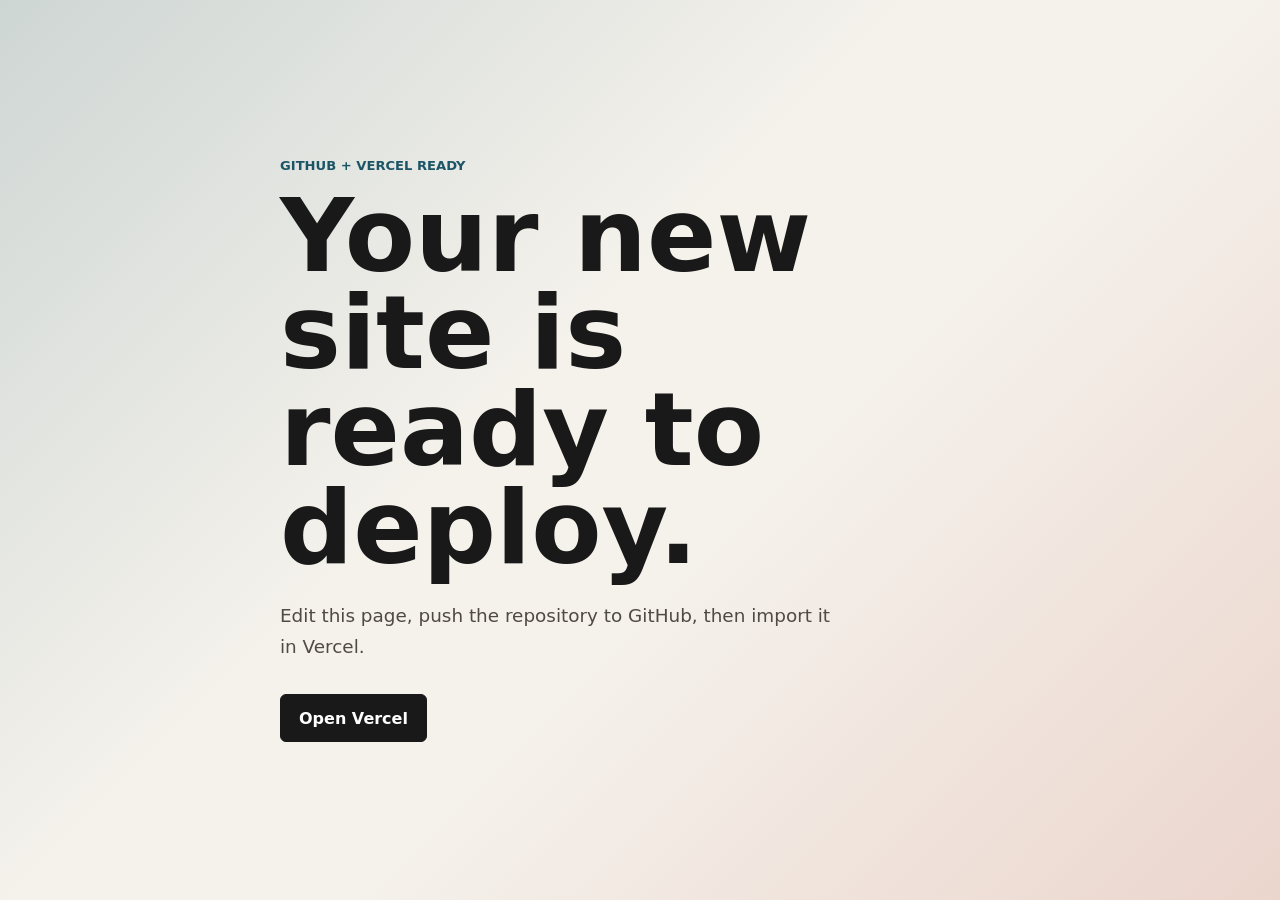
==== index.html @ a66d6bbe "Initial Vercel starter" ====
<!doctype html>
<html lang="en">
  <head>
    <meta charset="UTF-8" />
    <meta name="viewport" content="width=device-width, initial-scale=1.0" />
    <title>Vercel Starter</title>
    <link rel="stylesheet" href="./styles.css" />
  </head>
  <body>
    <main class="shell">
      <section class="hero">
        <p class="eyebrow">GitHub + Vercel ready</p>
        <h1>Your new site is ready to deploy.</h1>
        <p class="intro">
          Edit this page, push the repository to GitHub, then import it in Vercel.
        </p>
        <a class="button" href="https://vercel.com/new" target="_blank" rel="noreferrer">
          Open Vercel
        </a>
      </section>
    </main>
  </body>
</html>
---- styles.css ----
:root {
  color-scheme: light;
  font-family:
    Inter, ui-sans-serif, system-ui, -apple-system, BlinkMacSystemFont, "Segoe UI",
    sans-serif;
  color: #191919;
  background: #f5f2ec;
}

* {
  box-sizing: border-box;
}

body {
  margin: 0;
  min-height: 100vh;
}

.shell {
  min-height: 100vh;
  display: grid;
  place-items: center;
  padding: 32px;
  background:
    linear-gradient(135deg, rgba(28, 86, 102, 0.18), transparent 42%),
    linear-gradient(315deg, rgba(183, 65, 43, 0.16), transparent 44%),
    #f5f2ec;
}

.hero {
  width: min(720px, 100%);
}

.eyebrow {
  margin: 0 0 14px;
  color: #1c5666;
  font-size: 0.82rem;
  font-weight: 750;
  letter-spacing: 0;
  text-transform: uppercase;
}

h1 {
  max-width: 680px;
  margin: 0;
  font-size: clamp(2.75rem, 8vw, 6.5rem);
  line-height: 0.95;
  letter-spacing: 0;
}

.intro {
  max-width: 560px;
  margin: 24px 0 32px;
  color: #4f4a43;
  font-size: 1.15rem;
  line-height: 1.7;
}

.button {
  display: inline-flex;
  align-items: center;
  justify-content: center;
  min-height: 48px;
  padding: 0 18px;
  border: 1px solid #191919;
  border-radius: 6px;
  color: #ffffff;
  background: #191919;
  font-weight: 720;
  text-decoration: none;
}

.button:focus-visible {
  outline: 3px solid #b7412b;
  outline-offset: 3px;
}
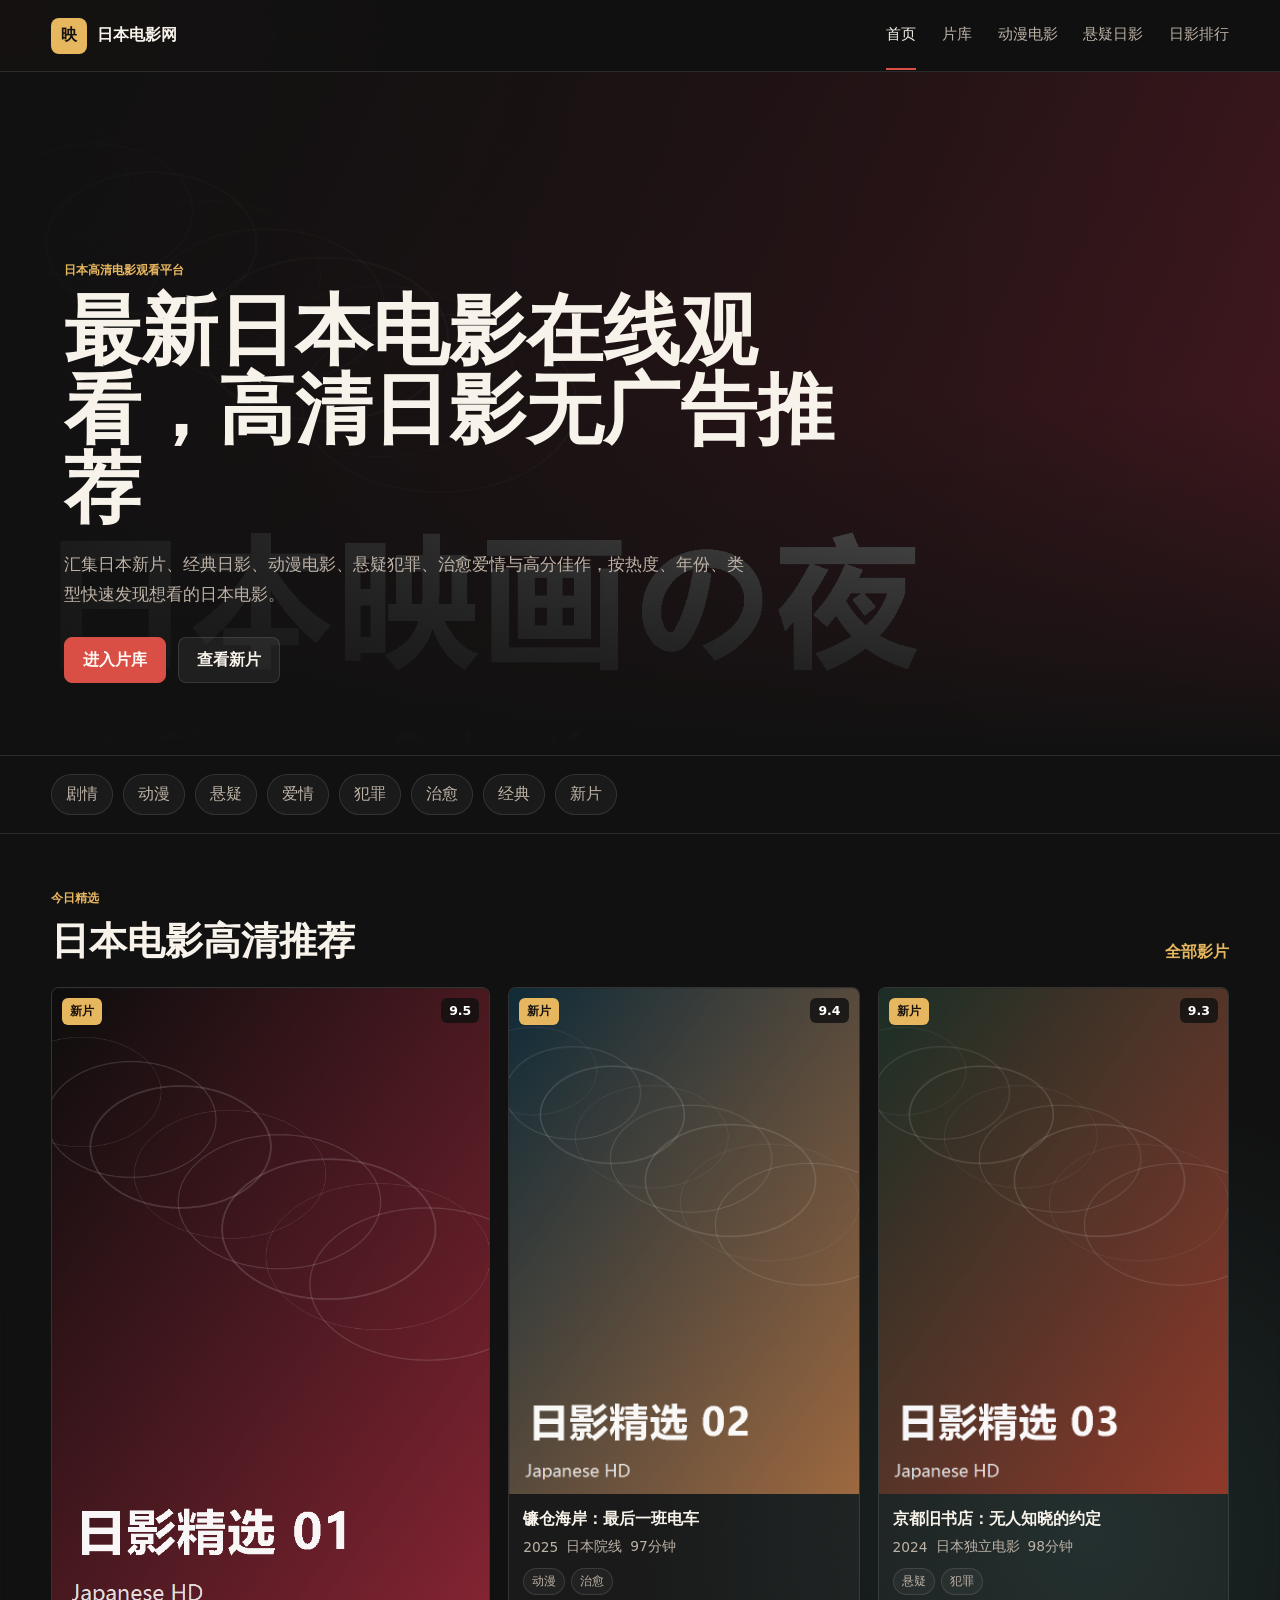
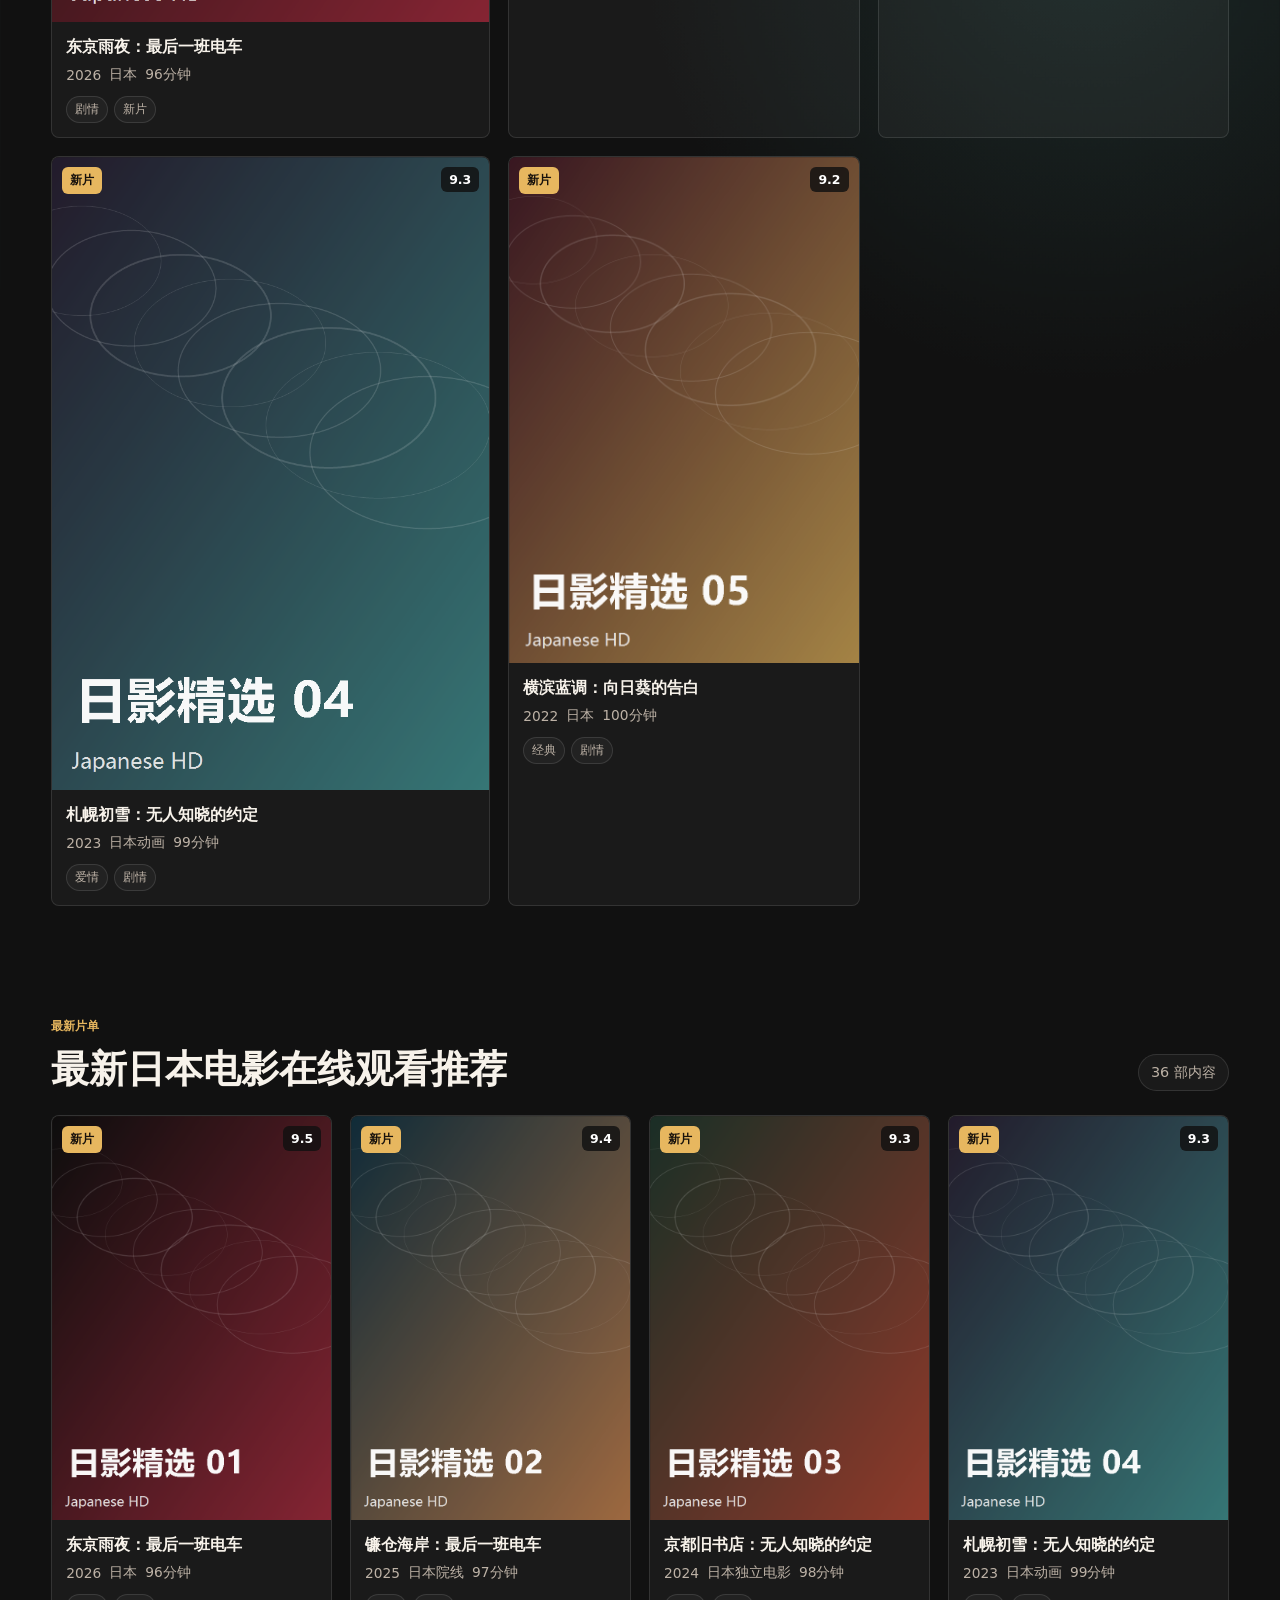
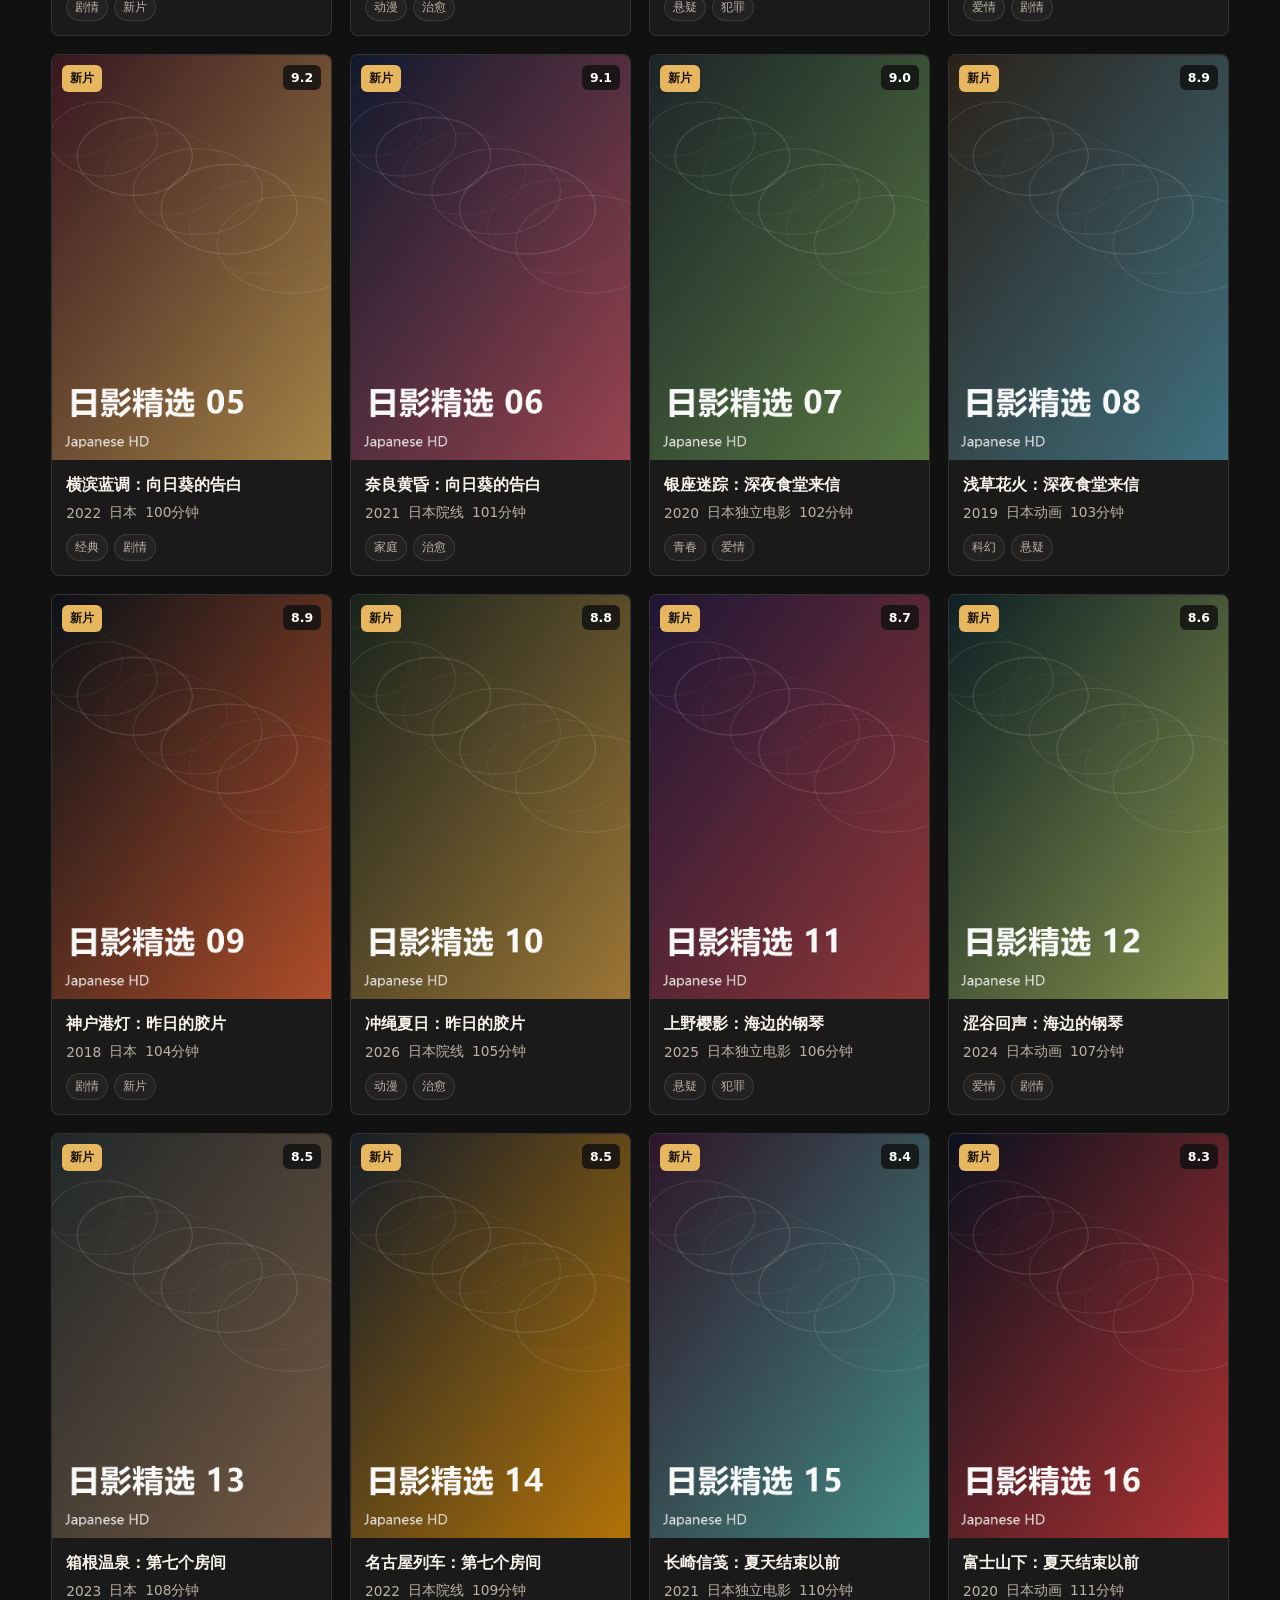
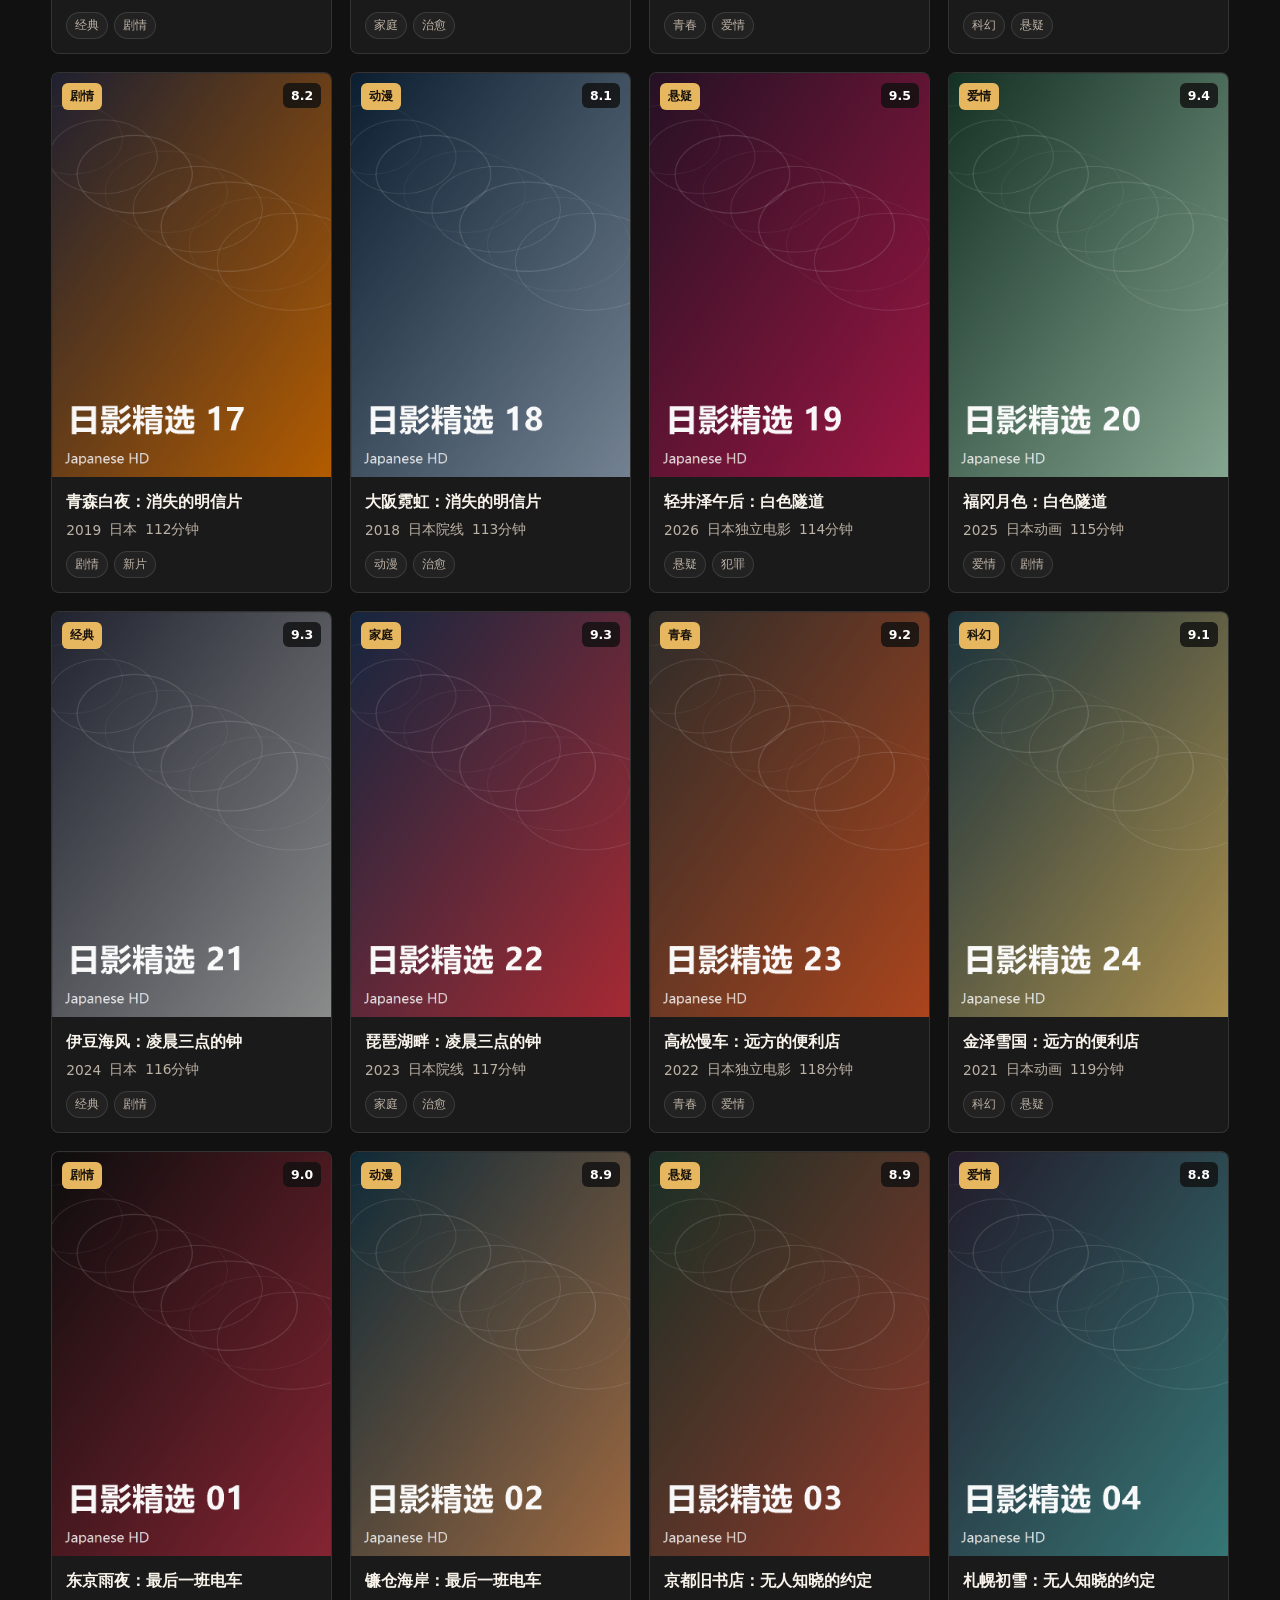
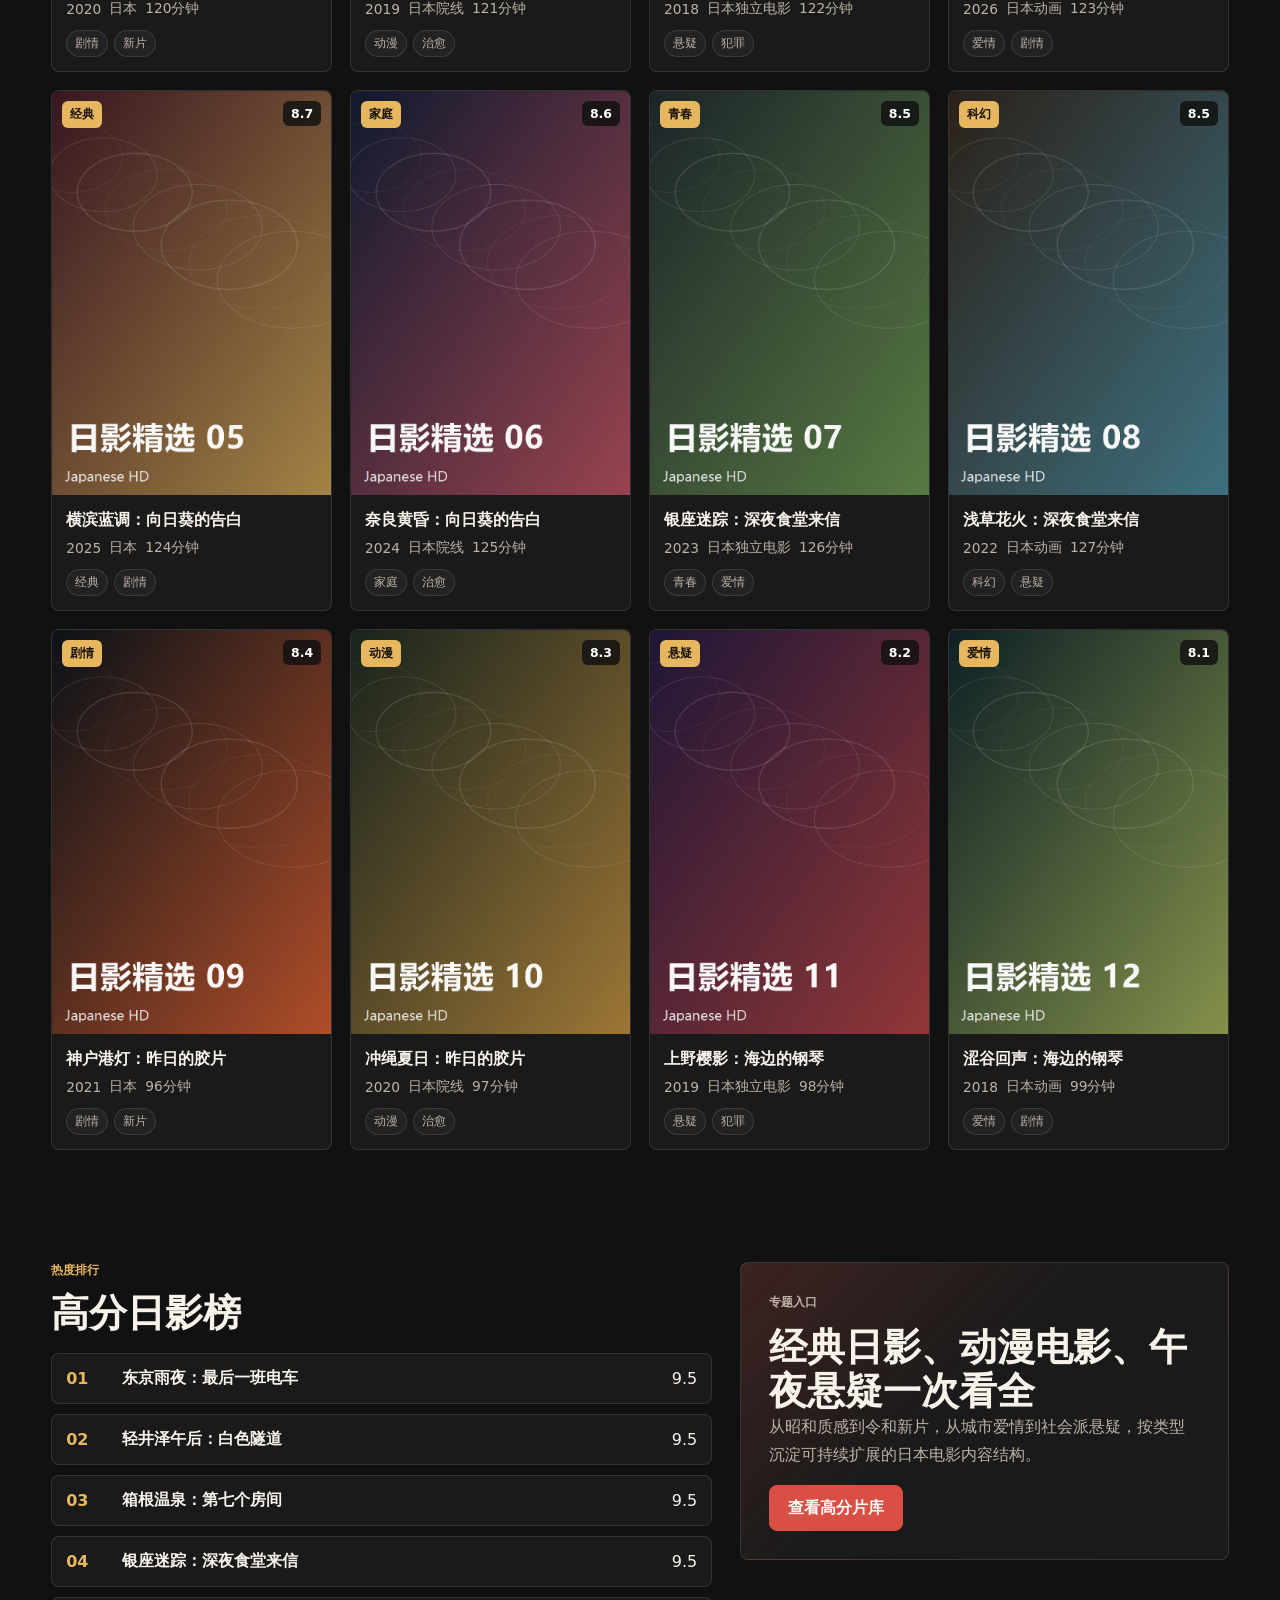
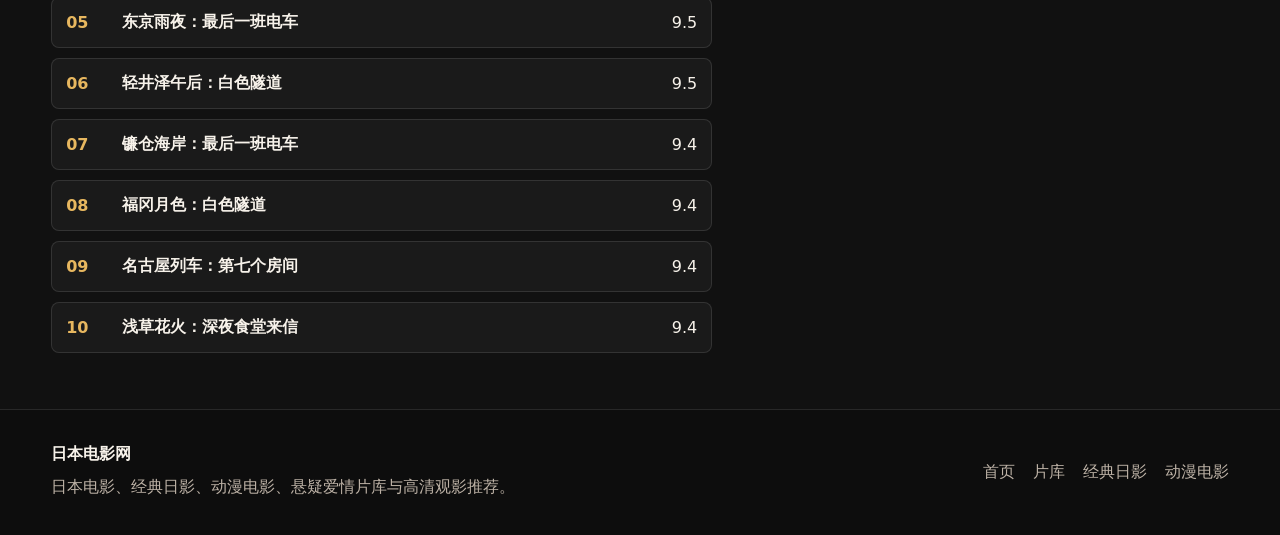
==== commit 9ee1707a: "Build Japanese movie static site" ====
--- a/index.html
+++ b/index.html
@@ -1,23 +1,118 @@
 <!doctype html>
-<html lang="en">
+<html lang="zh-CN">
   <head>
     <meta charset="UTF-8" />
     <meta name="viewport" content="width=device-width, initial-scale=1.0" />
-    <title>Vercel Starter</title>
+    <title>日本电影网 - 最新日本电影、经典日影、动漫电影在线观看推荐</title>
+    <meta
+      name="description"
+      content="日本电影网精选最新日本电影、经典日影、动漫电影、悬疑电影、爱情电影和高分日本电影在线观看推荐，提供高清片库、剧情简介、演员导演、类型排行与观影指南。"
+    />
+    <meta
+      name="keywords"
+      content="日本电影,日本电影网,日本电影在线观看,日本电影推荐,最新日本电影,高清日本电影,经典日影,动漫电影,日本悬疑电影,日本爱情电影,日本电影片库,日影排行"
+    />
+    <link rel="canonical" href="./" />
     <link rel="stylesheet" href="./styles.css" />
   </head>
-  <body>
-    <main class="shell">
+  <body data-page="home">
+    <header class="site-header">
+      <a class="brand" href="./index.html" aria-label="日本电影网首页">
+        <span class="brand-mark">映</span>
+        <span>日本电影网</span>
+      </a>
+      <nav class="nav-links" aria-label="主导航">
+        <a class="active" href="./index.html">首页</a>
+        <a href="./library.html">片库</a>
+        <a href="./library.html?genre=动漫">动漫电影</a>
+        <a href="./library.html?genre=悬疑">悬疑日影</a>
+        <a href="#rank">日影排行</a>
+      </nav>
+    </header>
+
+    <main>
       <section class="hero">
-        <p class="eyebrow">GitHub + Vercel ready</p>
-        <h1>Your new site is ready to deploy.</h1>
-        <p class="intro">
-          Edit this page, push the repository to GitHub, then import it in Vercel.
-        </p>
-        <a class="button" href="https://vercel.com/new" target="_blank" rel="noreferrer">
-          Open Vercel
-        </a>
+        <img src="./assets/hero.png" alt="日本电影高清推荐" />
+        <div class="hero-copy">
+          <p class="eyebrow">日本高清电影观看平台</p>
+          <h1>最新日本电影在线观看，高清日影无广告推荐</h1>
+          <p>
+            汇集日本新片、经典日影、动漫电影、悬疑犯罪、治愈爱情与高分佳作，按热度、年份、类型快速发现想看的日本电影。
+          </p>
+          <div class="hero-actions">
+            <a class="button primary" href="./library.html">进入片库</a>
+            <a class="button ghost" href="#latest">查看新片</a>
+          </div>
+        </div>
+      </section>
+
+      <section class="quick-bar" aria-label="热门分类">
+        <a href="./library.html?genre=剧情">剧情</a>
+        <a href="./library.html?genre=动漫">动漫</a>
+        <a href="./library.html?genre=悬疑">悬疑</a>
+        <a href="./library.html?genre=爱情">爱情</a>
+        <a href="./library.html?genre=犯罪">犯罪</a>
+        <a href="./library.html?genre=治愈">治愈</a>
+        <a href="./library.html?genre=经典">经典</a>
+        <a href="./library.html?genre=新片">新片</a>
+      </section>
+
+      <section class="section">
+        <div class="section-head">
+          <div>
+            <p class="eyebrow">今日精选</p>
+            <h2>日本电影高清推荐</h2>
+          </div>
+          <a class="text-link" href="./library.html">全部影片</a>
+        </div>
+        <div class="feature-grid" id="featuredMovies"></div>
+      </section>
+
+      <section class="section" id="latest">
+        <div class="section-head">
+          <div>
+            <p class="eyebrow">最新片单</p>
+            <h2>最新日本电影在线观看推荐</h2>
+          </div>
+          <span class="count-label" id="homeCount">30+ 部内容</span>
+        </div>
+        <div class="movie-grid" id="homeMovies"></div>
+      </section>
+
+      <section class="section split" id="rank">
+        <div>
+          <div class="section-head compact">
+            <div>
+              <p class="eyebrow">热度排行</p>
+              <h2>高分日影榜</h2>
+            </div>
+          </div>
+          <ol class="rank-list" id="rankMovies"></ol>
+        </div>
+        <aside class="topic-panel">
+          <p class="eyebrow">专题入口</p>
+          <h2>经典日影、动漫电影、午夜悬疑一次看全</h2>
+          <p>
+            从昭和质感到令和新片，从城市爱情到社会派悬疑，按类型沉淀可持续扩展的日本电影内容结构。
+          </p>
+          <a class="button primary" href="./library.html?sort=score">查看高分片库</a>
+        </aside>
       </section>
     </main>
+
+    <footer class="site-footer">
+      <div>
+        <strong>日本电影网</strong>
+        <p>日本电影、经典日影、动漫电影、悬疑爱情片库与高清观影推荐。</p>
+      </div>
+      <nav aria-label="底部导航">
+        <a href="./index.html">首页</a>
+        <a href="./library.html">片库</a>
+        <a href="./library.html?genre=经典">经典日影</a>
+        <a href="./library.html?genre=动漫">动漫电影</a>
+      </nav>
+    </footer>
+
+    <script src="./app.js"></script>
   </body>
 </html>
--- a/styles.css
+++ b/styles.css
@@ -1,76 +1,619 @@
 :root {
-  color-scheme: light;
+  color-scheme: dark;
   font-family:
-    Inter, ui-sans-serif, system-ui, -apple-system, BlinkMacSystemFont, "Segoe UI",
-    sans-serif;
-  color: #191919;
-  background: #f5f2ec;
+    "Microsoft YaHei UI", "PingFang SC", "Noto Sans SC", system-ui, sans-serif;
+  color: #f7f2ea;
+  background: #111111;
+  --bg: #111111;
+  --panel: #1b1b1b;
+  --panel-soft: #23201d;
+  --line: rgba(255, 255, 255, 0.11);
+  --text: #f7f2ea;
+  --muted: #bdb2a6;
+  --accent: #d94f45;
+  --gold: #e7b75f;
+  --teal: #57b6ad;
 }
 
 * {
   box-sizing: border-box;
+}
+
+html {
+  scroll-behavior: smooth;
 }
 
 body {
   margin: 0;
   min-height: 100vh;
-}
-
-.shell {
-  min-height: 100vh;
+  background:
+    radial-gradient(circle at top left, rgba(217, 79, 69, 0.18), transparent 34rem),
+    radial-gradient(circle at 85% 18%, rgba(87, 182, 173, 0.14), transparent 28rem),
+    var(--bg);
+}
+
+a {
+  color: inherit;
+  text-decoration: none;
+}
+
+img {
+  display: block;
+  max-width: 100%;
+}
+
+.site-header {
+  position: sticky;
+  top: 0;
+  z-index: 20;
+  display: flex;
+  align-items: center;
+  justify-content: space-between;
+  gap: 24px;
+  min-height: 72px;
+  padding: 0 clamp(16px, 4vw, 56px);
+  border-bottom: 1px solid var(--line);
+  background: rgba(17, 17, 17, 0.86);
+  backdrop-filter: blur(18px);
+}
+
+.brand,
+.nav-links,
+.hero-actions,
+.quick-bar,
+.meta-row,
+.tags,
+.site-footer nav {
+  display: flex;
+  align-items: center;
+}
+
+.brand {
+  gap: 10px;
+  font-weight: 850;
+  white-space: nowrap;
+}
+
+.brand-mark {
   display: grid;
   place-items: center;
-  padding: 32px;
+  width: 36px;
+  height: 36px;
+  border-radius: 8px;
+  color: #16120f;
+  background: var(--gold);
+}
+
+.nav-links {
+  gap: clamp(12px, 2vw, 28px);
+  color: var(--muted);
+  font-size: 0.94rem;
+  white-space: nowrap;
+  overflow-x: auto;
+}
+
+.nav-links a {
+  padding: 24px 0;
+  border-bottom: 2px solid transparent;
+}
+
+.nav-links a.active,
+.nav-links a:hover {
+  color: var(--text);
+  border-color: var(--accent);
+}
+
+.hero {
+  position: relative;
+  min-height: min(76vh, 760px);
+  display: grid;
+  align-items: end;
+  overflow: hidden;
+  border-bottom: 1px solid var(--line);
+}
+
+.hero img {
+  position: absolute;
+  inset: 0;
+  width: 100%;
+  height: 100%;
+  object-fit: cover;
+  opacity: 0.72;
+}
+
+.hero::after {
+  content: "";
+  position: absolute;
+  inset: 0;
   background:
-    linear-gradient(135deg, rgba(28, 86, 102, 0.18), transparent 42%),
-    linear-gradient(315deg, rgba(183, 65, 43, 0.16), transparent 44%),
-    #f5f2ec;
-}
-
-.hero {
-  width: min(720px, 100%);
+    linear-gradient(90deg, rgba(17, 17, 17, 0.92), rgba(17, 17, 17, 0.36)),
+    linear-gradient(0deg, #111111, transparent 52%);
+}
+
+.hero-copy {
+  position: relative;
+  z-index: 1;
+  width: min(920px, 100%);
+  padding: 112px clamp(18px, 5vw, 72px) 72px;
 }
 
 .eyebrow {
-  margin: 0 0 14px;
-  color: #1c5666;
-  font-size: 0.82rem;
-  font-weight: 750;
+  margin: 0 0 12px;
+  color: var(--gold);
+  font-size: 0.78rem;
+  font-weight: 850;
   letter-spacing: 0;
   text-transform: uppercase;
 }
 
+h1,
+h2,
+h3,
+p {
+  margin-top: 0;
+}
+
 h1 {
-  max-width: 680px;
-  margin: 0;
-  font-size: clamp(2.75rem, 8vw, 6.5rem);
-  line-height: 0.95;
+  max-width: 880px;
+  margin-bottom: 20px;
+  font-size: clamp(2.35rem, 6vw, 5.85rem);
+  line-height: 1.03;
   letter-spacing: 0;
 }
 
-.intro {
-  max-width: 560px;
-  margin: 24px 0 32px;
-  color: #4f4a43;
-  font-size: 1.15rem;
-  line-height: 1.7;
+h2 {
+  margin-bottom: 0;
+  font-size: clamp(1.55rem, 3vw, 2.4rem);
+  line-height: 1.15;
+  letter-spacing: 0;
+}
+
+.hero-copy p:not(.eyebrow),
+.page-title p,
+.topic-panel p,
+.synopsis,
+.site-footer p {
+  color: var(--muted);
+  line-height: 1.75;
+}
+
+.hero-copy p:not(.eyebrow) {
+  max-width: 690px;
+  font-size: 1.08rem;
+}
+
+.hero-actions {
+  gap: 12px;
+  flex-wrap: wrap;
+  margin-top: 28px;
 }
 
 .button {
   display: inline-flex;
   align-items: center;
   justify-content: center;
-  min-height: 48px;
+  min-height: 46px;
   padding: 0 18px;
-  border: 1px solid #191919;
+  border: 1px solid var(--line);
+  border-radius: 8px;
+  font-weight: 800;
+}
+
+.button.primary {
+  border-color: var(--accent);
+  color: #fffaf5;
+  background: var(--accent);
+}
+
+.button.ghost {
+  background: rgba(255, 255, 255, 0.06);
+}
+
+.text-link {
+  color: var(--gold);
+  font-weight: 800;
+}
+
+.quick-bar {
+  gap: 10px;
+  padding: 18px clamp(16px, 4vw, 56px);
+  border-bottom: 1px solid var(--line);
+  overflow-x: auto;
+}
+
+.quick-bar a,
+.tag,
+.pill,
+.count-label {
+  border: 1px solid var(--line);
+  border-radius: 999px;
+  color: var(--muted);
+  background: rgba(255, 255, 255, 0.04);
+}
+
+.quick-bar a {
+  padding: 9px 14px;
+  white-space: nowrap;
+}
+
+.section,
+.page-title {
+  padding: 56px clamp(16px, 4vw, 56px);
+}
+
+.section.flush {
+  padding-top: 24px;
+}
+
+.section-head {
+  display: flex;
+  align-items: end;
+  justify-content: space-between;
+  gap: 18px;
+  margin-bottom: 24px;
+}
+
+.section-head.compact {
+  margin-bottom: 18px;
+}
+
+.count-label {
+  padding: 8px 12px;
+  font-size: 0.9rem;
+}
+
+.feature-grid,
+.movie-grid {
+  display: grid;
+  grid-template-columns: repeat(4, minmax(0, 1fr));
+  gap: 18px;
+}
+
+.feature-grid {
+  grid-template-columns: 1.25fr 1fr 1fr;
+}
+
+.movie-card {
+  min-width: 0;
+  border: 1px solid var(--line);
+  border-radius: 8px;
+  background: rgba(255, 255, 255, 0.04);
+  overflow: hidden;
+  transition:
+    transform 180ms ease,
+    border-color 180ms ease,
+    background 180ms ease;
+}
+
+.movie-card:hover {
+  transform: translateY(-3px);
+  border-color: rgba(231, 183, 95, 0.55);
+  background: rgba(255, 255, 255, 0.07);
+}
+
+.poster {
+  position: relative;
+  aspect-ratio: 0.69;
+  background: #24201e;
+  overflow: hidden;
+}
+
+.poster img {
+  width: 100%;
+  height: 100%;
+  object-fit: cover;
+}
+
+.badge,
+.score {
+  position: absolute;
+  top: 10px;
+  z-index: 1;
+  padding: 5px 8px;
   border-radius: 6px;
+  font-size: 0.78rem;
+  font-weight: 850;
+}
+
+.badge {
+  left: 10px;
+  color: #17110c;
+  background: var(--gold);
+}
+
+.score {
+  right: 10px;
   color: #ffffff;
-  background: #191919;
-  font-weight: 720;
-  text-decoration: none;
-}
-
-.button:focus-visible {
-  outline: 3px solid #b7412b;
-  outline-offset: 3px;
-}
+  background: rgba(17, 17, 17, 0.82);
+}
+
+.card-body {
+  padding: 14px;
+}
+
+.card-body h3 {
+  margin-bottom: 8px;
+  font-size: 1.02rem;
+  line-height: 1.35;
+}
+
+.meta-row {
+  gap: 8px;
+  flex-wrap: wrap;
+  color: var(--muted);
+  font-size: 0.86rem;
+}
+
+.tags {
+  gap: 6px;
+  flex-wrap: wrap;
+  margin-top: 12px;
+}
+
+.tag {
+  padding: 4px 8px;
+  font-size: 0.78rem;
+}
+
+.split {
+  display: grid;
+  grid-template-columns: minmax(0, 1.15fr) minmax(320px, 0.85fr);
+  gap: 28px;
+}
+
+.rank-list {
+  display: grid;
+  gap: 10px;
+  padding: 0;
+  margin: 0;
+  counter-reset: rank;
+  list-style: none;
+}
+
+.rank-list li {
+  counter-increment: rank;
+}
+
+.rank-list a {
+  display: grid;
+  grid-template-columns: 42px 1fr auto;
+  gap: 14px;
+  align-items: center;
+  padding: 14px;
+  border: 1px solid var(--line);
+  border-radius: 8px;
+  background: rgba(255, 255, 255, 0.04);
+}
+
+.rank-list a::before {
+  content: counter(rank, decimal-leading-zero);
+  color: var(--gold);
+  font-weight: 900;
+}
+
+.topic-panel,
+.toolbar {
+  border: 1px solid var(--line);
+  border-radius: 8px;
+  background:
+    linear-gradient(135deg, rgba(217, 79, 69, 0.18), transparent 46%),
+    rgba(255, 255, 255, 0.04);
+}
+
+.topic-panel {
+  align-self: start;
+  padding: 28px;
+}
+
+.page-title {
+  padding-bottom: 28px;
+}
+
+.page-title h1 {
+  margin-bottom: 16px;
+}
+
+.page-title p {
+  max-width: 760px;
+}
+
+.toolbar {
+  display: grid;
+  grid-template-columns: 1.4fr 0.8fr 0.8fr;
+  gap: 14px;
+  margin: 0 clamp(16px, 4vw, 56px) 18px;
+  padding: 16px;
+}
+
+.toolbar label {
+  display: grid;
+  gap: 8px;
+  color: var(--muted);
+  font-size: 0.86rem;
+}
+
+input,
+select {
+  width: 100%;
+  min-height: 44px;
+  border: 1px solid var(--line);
+  border-radius: 8px;
+  color: var(--text);
+  background: #151515;
+  padding: 0 12px;
+  font: inherit;
+}
+
+.detail-hero {
+  display: grid;
+  grid-template-columns: minmax(250px, 360px) minmax(0, 1fr);
+  gap: clamp(22px, 4vw, 44px);
+  padding: 56px clamp(16px, 4vw, 56px);
+}
+
+.detail-poster {
+  border: 1px solid var(--line);
+  border-radius: 8px;
+  overflow: hidden;
+}
+
+.detail-copy h1 {
+  margin-bottom: 14px;
+}
+
+.detail-copy .meta-row {
+  margin-bottom: 18px;
+}
+
+.pill {
+  padding: 7px 10px;
+  font-size: 0.86rem;
+}
+
+.player-panel {
+  margin: 0 clamp(16px, 4vw, 56px) 56px;
+  border: 1px solid var(--line);
+  border-radius: 8px;
+  overflow: hidden;
+  background: #0c0c0c;
+}
+
+.player-screen {
+  position: relative;
+  min-height: 420px;
+  display: grid;
+  place-items: center;
+  background-size: cover;
+  background-position: center;
+}
+
+.player-screen::after {
+  content: "";
+  position: absolute;
+  inset: 0;
+  background: rgba(0, 0, 0, 0.42);
+}
+
+.play-button {
+  position: relative;
+  z-index: 1;
+  display: grid;
+  place-items: center;
+  width: 82px;
+  height: 82px;
+  border: 2px solid rgba(255, 255, 255, 0.72);
+  border-radius: 50%;
+  background: rgba(217, 79, 69, 0.86);
+}
+
+.play-button::before {
+  content: "";
+  margin-left: 6px;
+  border-top: 15px solid transparent;
+  border-bottom: 15px solid transparent;
+  border-left: 23px solid #ffffff;
+}
+
+.detail-grid {
+  display: grid;
+  grid-template-columns: 1fr 1fr;
+  gap: 18px;
+  padding: 0 clamp(16px, 4vw, 56px) 56px;
+}
+
+.info-box {
+  border: 1px solid var(--line);
+  border-radius: 8px;
+  padding: 20px;
+  background: rgba(255, 255, 255, 0.04);
+}
+
+.site-footer {
+  display: flex;
+  justify-content: space-between;
+  gap: 24px;
+  padding: 34px clamp(16px, 4vw, 56px);
+  border-top: 1px solid var(--line);
+  background: #0d0d0d;
+}
+
+.site-footer p {
+  margin: 8px 0 0;
+}
+
+.site-footer nav {
+  gap: 18px;
+  flex-wrap: wrap;
+  color: var(--muted);
+}
+
+@media (max-width: 1080px) {
+  .feature-grid,
+  .movie-grid {
+    grid-template-columns: repeat(3, minmax(0, 1fr));
+  }
+
+  .feature-grid {
+    grid-template-columns: 1fr 1fr;
+  }
+
+  .split,
+  .detail-grid {
+    grid-template-columns: 1fr;
+  }
+}
+
+@media (max-width: 760px) {
+  .site-header {
+    align-items: flex-start;
+    flex-direction: column;
+    padding-top: 12px;
+    padding-bottom: 0;
+  }
+
+  .nav-links {
+    width: 100%;
+  }
+
+  .hero {
+    min-height: 660px;
+  }
+
+  .section-head,
+  .site-footer {
+    align-items: flex-start;
+    flex-direction: column;
+  }
+
+  .feature-grid,
+  .movie-grid,
+  .toolbar,
+  .detail-hero {
+    grid-template-columns: 1fr;
+  }
+
+  .player-screen {
+    min-height: 280px;
+  }
+}
+
+@media (max-width: 520px) {
+  .movie-grid,
+  .feature-grid {
+    grid-template-columns: repeat(2, minmax(0, 1fr));
+    gap: 12px;
+  }
+
+  .card-body {
+    padding: 10px;
+  }
+
+  .card-body h3 {
+    font-size: 0.93rem;
+  }
+
+  .meta-row,
+  .tags {
+    gap: 5px;
+  }
+}
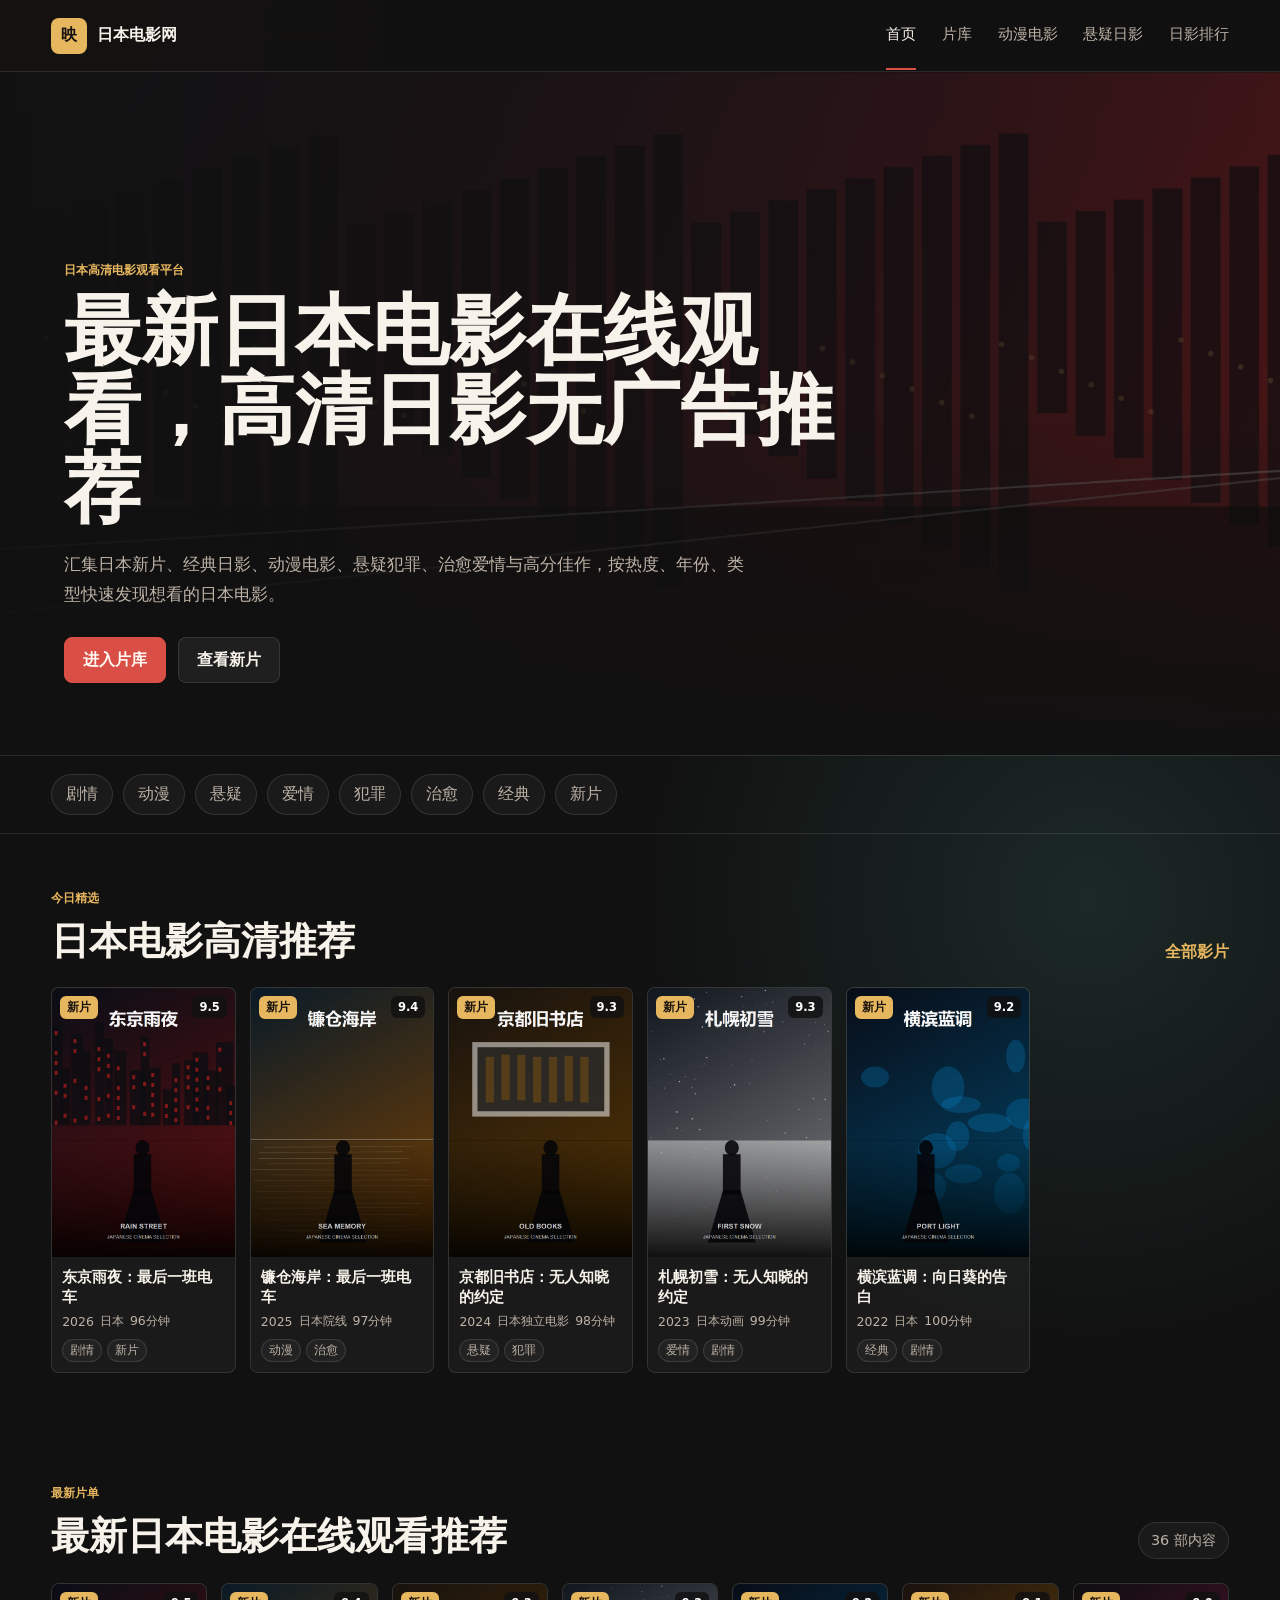
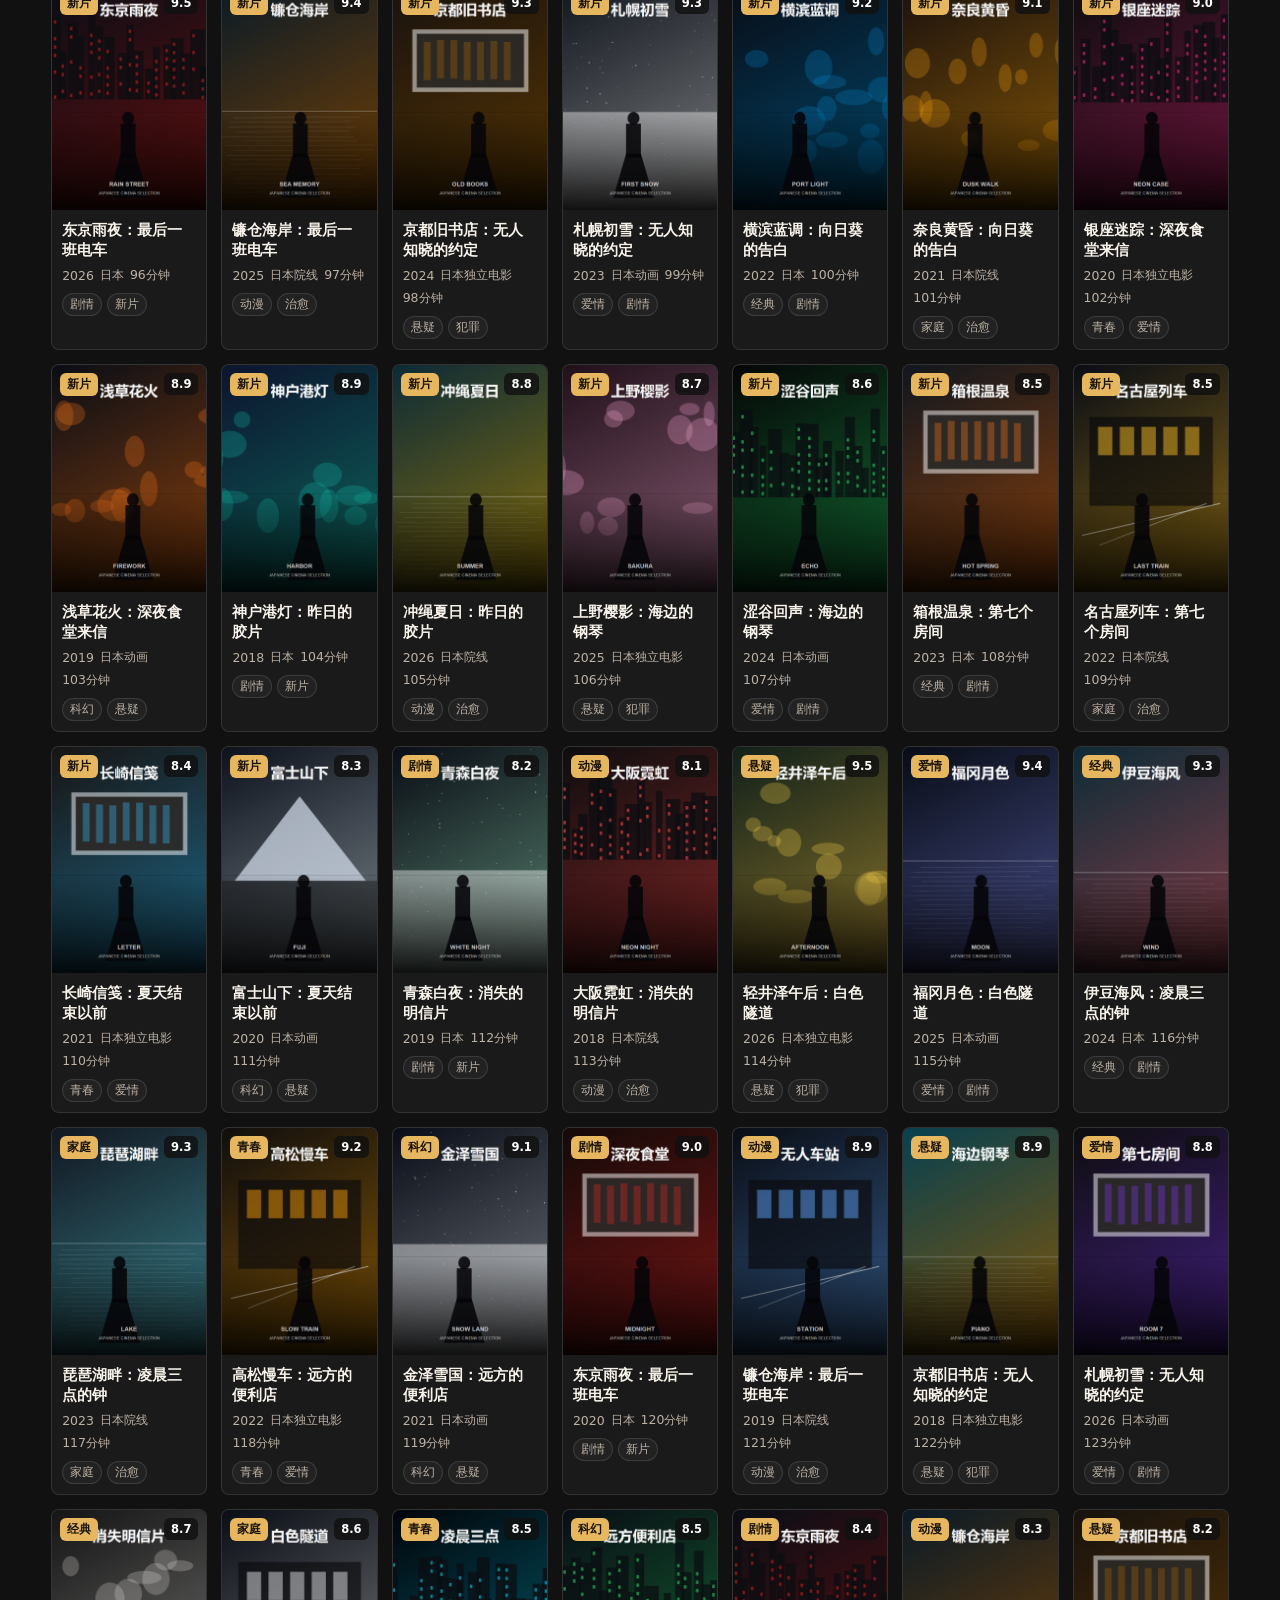
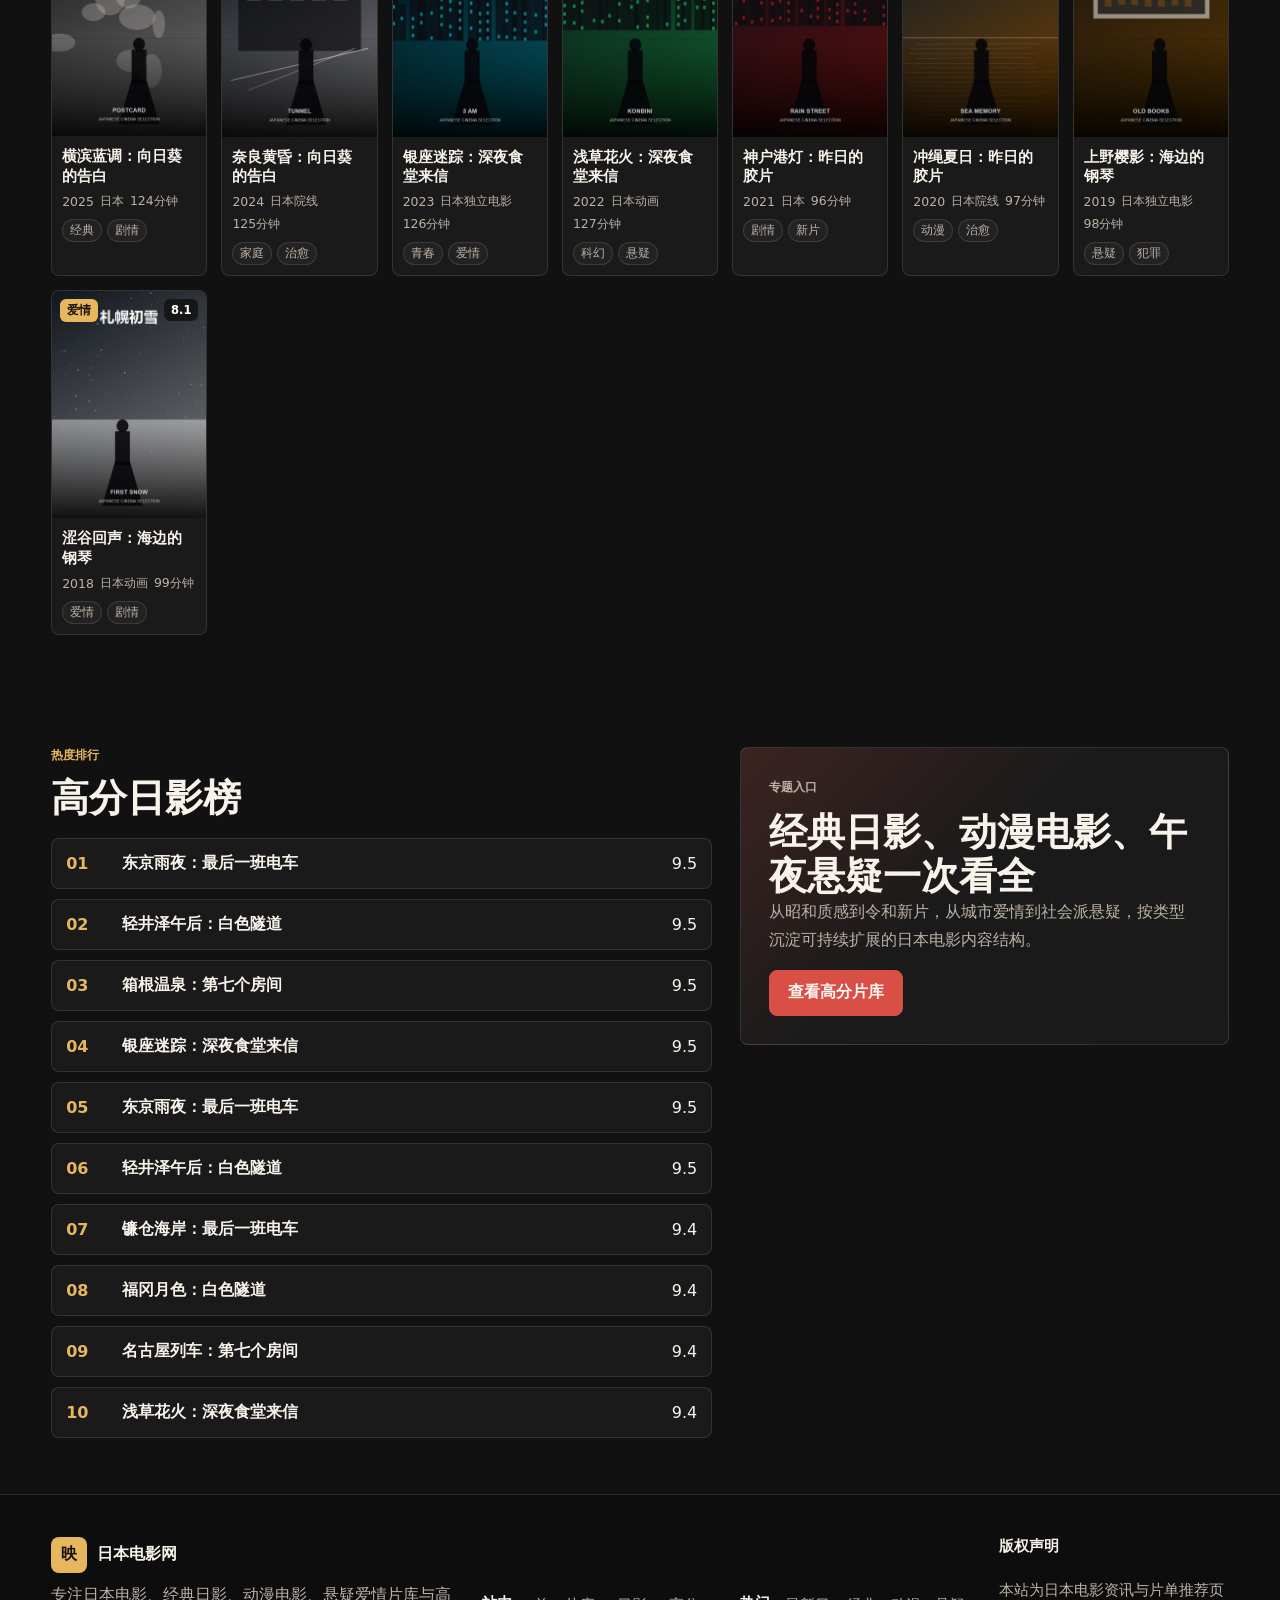
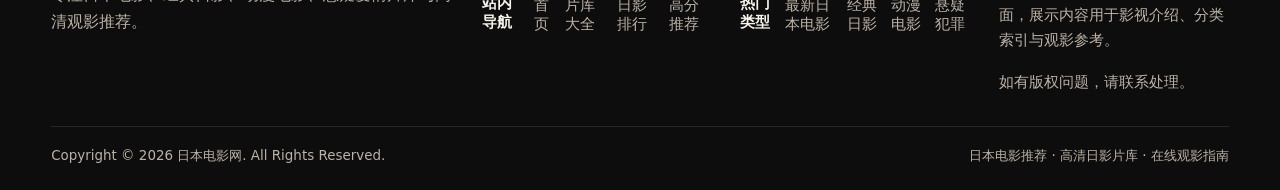
==== commit 1d79b29d: "Refine footer and movie cards" ====
--- a/index.html
+++ b/index.html
@@ -101,16 +101,38 @@
     </main>
 
     <footer class="site-footer">
-      <div>
-        <strong>日本电影网</strong>
-        <p>日本电影、经典日影、动漫电影、悬疑爱情片库与高清观影推荐。</p>
+      <div class="footer-grid">
+        <div class="footer-brand">
+          <a class="brand" href="./index.html" aria-label="日本电影网首页">
+            <span class="brand-mark">映</span>
+            <span>日本电影网</span>
+          </a>
+          <p>专注日本电影、经典日影、动漫电影、悬疑爱情片库与高清观影推荐。</p>
+        </div>
+        <nav class="footer-column" aria-label="底部导航">
+          <strong>站内导航</strong>
+          <a href="./index.html">首页</a>
+          <a href="./library.html">片库大全</a>
+          <a href="./index.html#rank">日影排行</a>
+          <a href="./library.html?sort=score">高分推荐</a>
+        </nav>
+        <nav class="footer-column" aria-label="热门类型">
+          <strong>热门类型</strong>
+          <a href="./library.html?genre=新片">最新日本电影</a>
+          <a href="./library.html?genre=经典">经典日影</a>
+          <a href="./library.html?genre=动漫">动漫电影</a>
+          <a href="./library.html?genre=悬疑">悬疑犯罪</a>
+        </nav>
+        <div class="footer-column">
+          <strong>版权声明</strong>
+          <p>本站为日本电影资讯与片单推荐页面，展示内容用于影视介绍、分类索引与观影参考。</p>
+          <p>如有版权问题，请联系处理。</p>
+        </div>
       </div>
-      <nav aria-label="底部导航">
-        <a href="./index.html">首页</a>
-        <a href="./library.html">片库</a>
-        <a href="./library.html?genre=经典">经典日影</a>
-        <a href="./library.html?genre=动漫">动漫电影</a>
-      </nav>
+      <div class="footer-bottom">
+        <span>Copyright © 2026 日本电影网. All Rights Reserved.</span>
+        <span>日本电影推荐 · 高清日影片库 · 在线观影指南</span>
+      </div>
     </footer>
 
     <script src="./app.js"></script>
--- a/styles.css
+++ b/styles.css
@@ -265,12 +265,12 @@
 .feature-grid,
 .movie-grid {
   display: grid;
-  grid-template-columns: repeat(4, minmax(0, 1fr));
-  gap: 18px;
+  grid-template-columns: repeat(auto-fill, minmax(148px, 1fr));
+  gap: 14px;
 }
 
 .feature-grid {
-  grid-template-columns: 1.25fr 1fr 1fr;
+  grid-template-columns: repeat(auto-fill, minmax(172px, 1fr));
 }
 
 .movie-card {
@@ -293,7 +293,7 @@
 
 .poster {
   position: relative;
-  aspect-ratio: 0.69;
+  aspect-ratio: 0.68;
   background: #24201e;
   overflow: hidden;
 }
@@ -307,52 +307,52 @@
 .badge,
 .score {
   position: absolute;
-  top: 10px;
+  top: 8px;
   z-index: 1;
-  padding: 5px 8px;
+  padding: 4px 7px;
   border-radius: 6px;
-  font-size: 0.78rem;
+  font-size: 0.72rem;
   font-weight: 850;
 }
 
 .badge {
-  left: 10px;
+  left: 8px;
   color: #17110c;
   background: var(--gold);
 }
 
 .score {
-  right: 10px;
+  right: 8px;
   color: #ffffff;
   background: rgba(17, 17, 17, 0.82);
 }
 
 .card-body {
-  padding: 14px;
+  padding: 10px;
 }
 
 .card-body h3 {
-  margin-bottom: 8px;
-  font-size: 1.02rem;
+  margin-bottom: 7px;
+  font-size: 0.92rem;
   line-height: 1.35;
 }
 
 .meta-row {
-  gap: 8px;
+  gap: 6px;
   flex-wrap: wrap;
   color: var(--muted);
-  font-size: 0.86rem;
+  font-size: 0.78rem;
 }
 
 .tags {
-  gap: 6px;
+  gap: 5px;
   flex-wrap: wrap;
-  margin-top: 12px;
+  margin-top: 9px;
 }
 
 .tag {
-  padding: 4px 8px;
-  font-size: 0.78rem;
+  padding: 3px 7px;
+  font-size: 0.72rem;
 }
 
 .split {
@@ -446,9 +446,9 @@
 
 .detail-hero {
   display: grid;
-  grid-template-columns: minmax(250px, 360px) minmax(0, 1fr);
+  grid-template-columns: minmax(210px, 300px) minmax(0, 1fr);
   gap: clamp(22px, 4vw, 44px);
-  padding: 56px clamp(16px, 4vw, 56px);
+  padding: 44px clamp(16px, 4vw, 56px);
 }
 
 .detail-poster {
@@ -471,7 +471,7 @@
 }
 
 .player-panel {
-  margin: 0 clamp(16px, 4vw, 56px) 56px;
+  margin: 0 clamp(16px, 4vw, 56px) 44px;
   border: 1px solid var(--line);
   border-radius: 8px;
   overflow: hidden;
@@ -480,7 +480,7 @@
 
 .player-screen {
   position: relative;
-  min-height: 420px;
+  min-height: 360px;
   display: grid;
   place-items: center;
   background-size: cover;
@@ -529,10 +529,7 @@
 }
 
 .site-footer {
-  display: flex;
-  justify-content: space-between;
-  gap: 24px;
-  padding: 34px clamp(16px, 4vw, 56px);
+  padding: 42px clamp(16px, 4vw, 56px) 22px;
   border-top: 1px solid var(--line);
   background: #0d0d0d;
 }
@@ -541,24 +538,51 @@
   margin: 8px 0 0;
 }
 
-.site-footer nav {
-  gap: 18px;
-  flex-wrap: wrap;
+.footer-grid {
+  display: grid;
+  grid-template-columns: minmax(220px, 1.4fr) repeat(3, minmax(140px, 0.8fr));
+  gap: 28px;
+}
+
+.footer-brand p,
+.footer-column p,
+.footer-bottom {
   color: var(--muted);
+  line-height: 1.7;
+}
+
+.footer-column {
+  display: grid;
+  align-content: start;
+  gap: 9px;
+  color: var(--muted);
+  font-size: 0.92rem;
+}
+
+.footer-column strong {
+  color: var(--text);
+  margin-bottom: 4px;
+}
+
+.footer-column a:hover {
+  color: var(--gold);
+}
+
+.footer-bottom {
+  display: flex;
+  align-items: center;
+  justify-content: space-between;
+  gap: 16px;
+  margin-top: 32px;
+  padding-top: 18px;
+  border-top: 1px solid var(--line);
+  font-size: 0.84rem;
 }
 
 @media (max-width: 1080px) {
-  .feature-grid,
-  .movie-grid {
-    grid-template-columns: repeat(3, minmax(0, 1fr));
-  }
-
-  .feature-grid {
-    grid-template-columns: 1fr 1fr;
-  }
-
   .split,
-  .detail-grid {
+  .detail-grid,
+  .footer-grid {
     grid-template-columns: 1fr;
   }
 }
@@ -580,13 +604,11 @@
   }
 
   .section-head,
-  .site-footer {
+  .footer-bottom {
     align-items: flex-start;
     flex-direction: column;
   }
 
-  .feature-grid,
-  .movie-grid,
   .toolbar,
   .detail-hero {
     grid-template-columns: 1fr;
@@ -601,15 +623,15 @@
   .movie-grid,
   .feature-grid {
     grid-template-columns: repeat(2, minmax(0, 1fr));
-    gap: 12px;
+    gap: 10px;
   }
 
   .card-body {
-    padding: 10px;
+    padding: 9px;
   }
 
   .card-body h3 {
-    font-size: 0.93rem;
+    font-size: 0.86rem;
   }
 
   .meta-row,
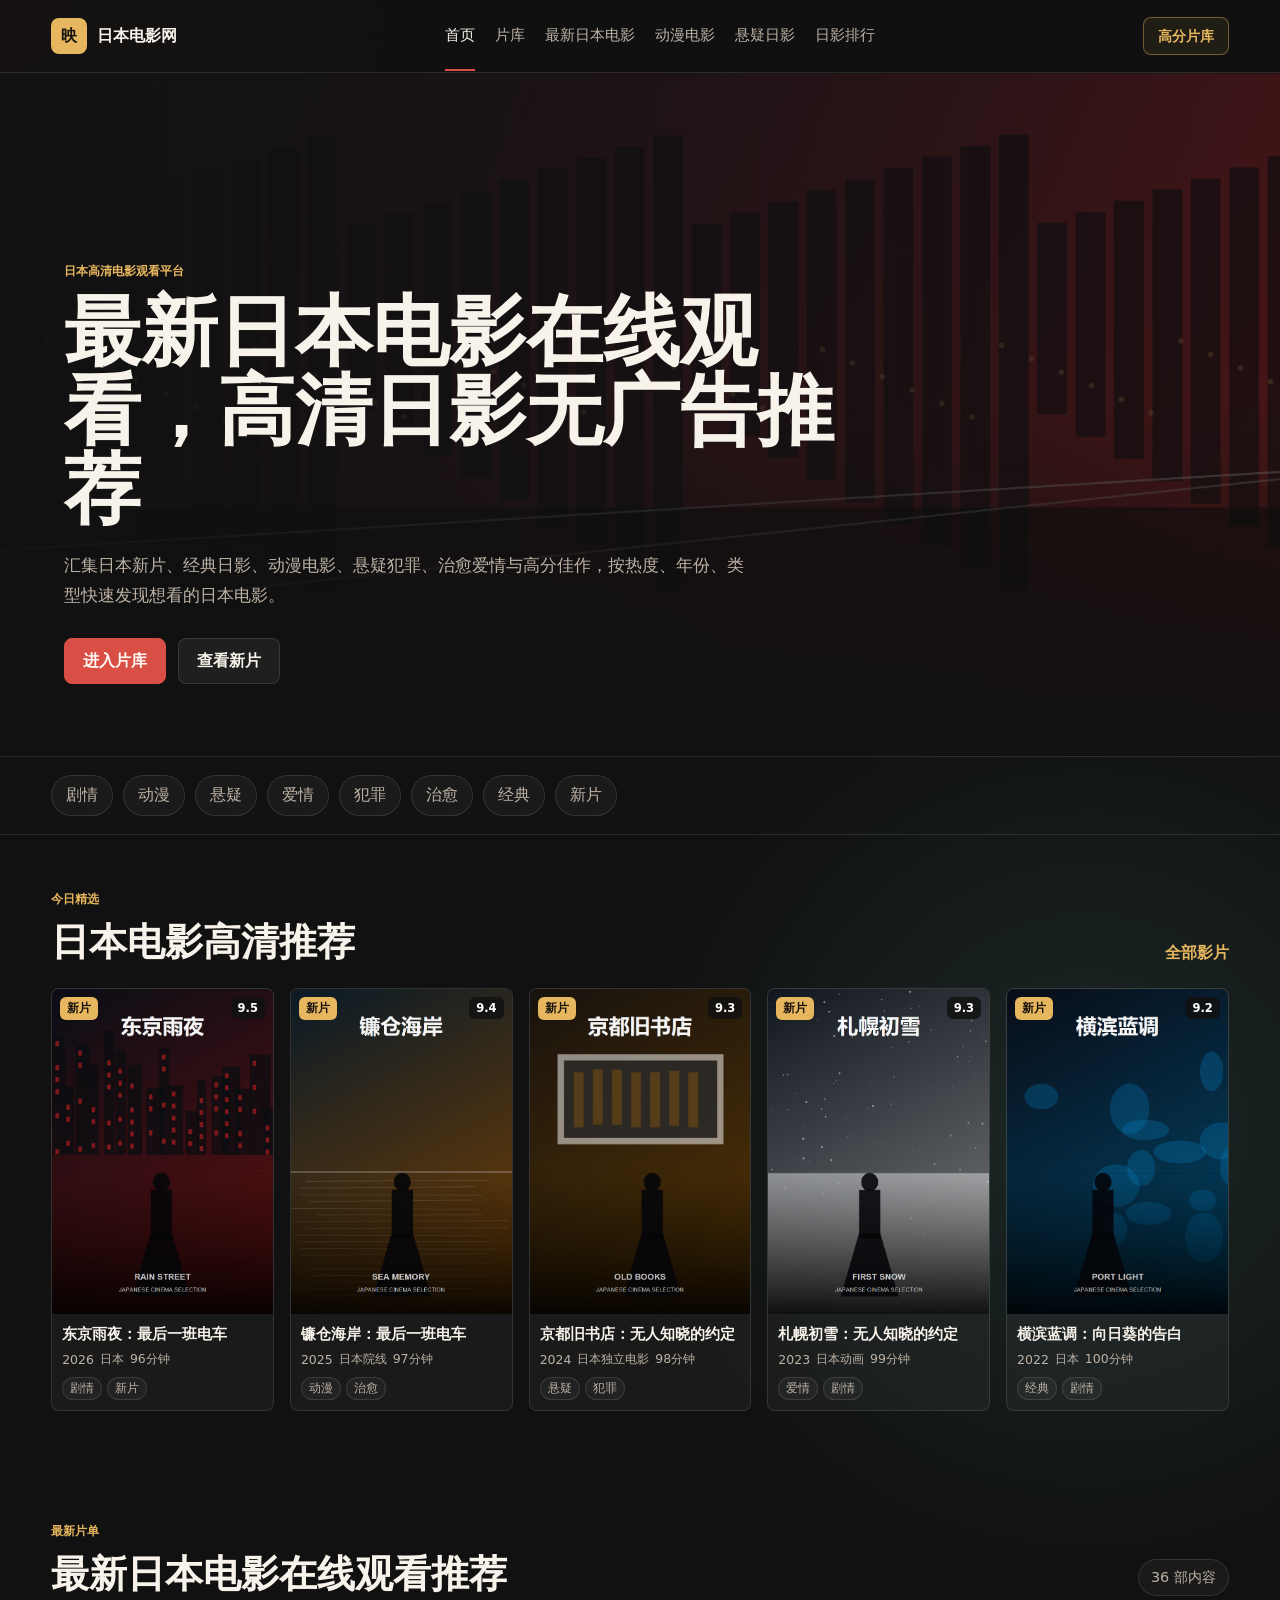
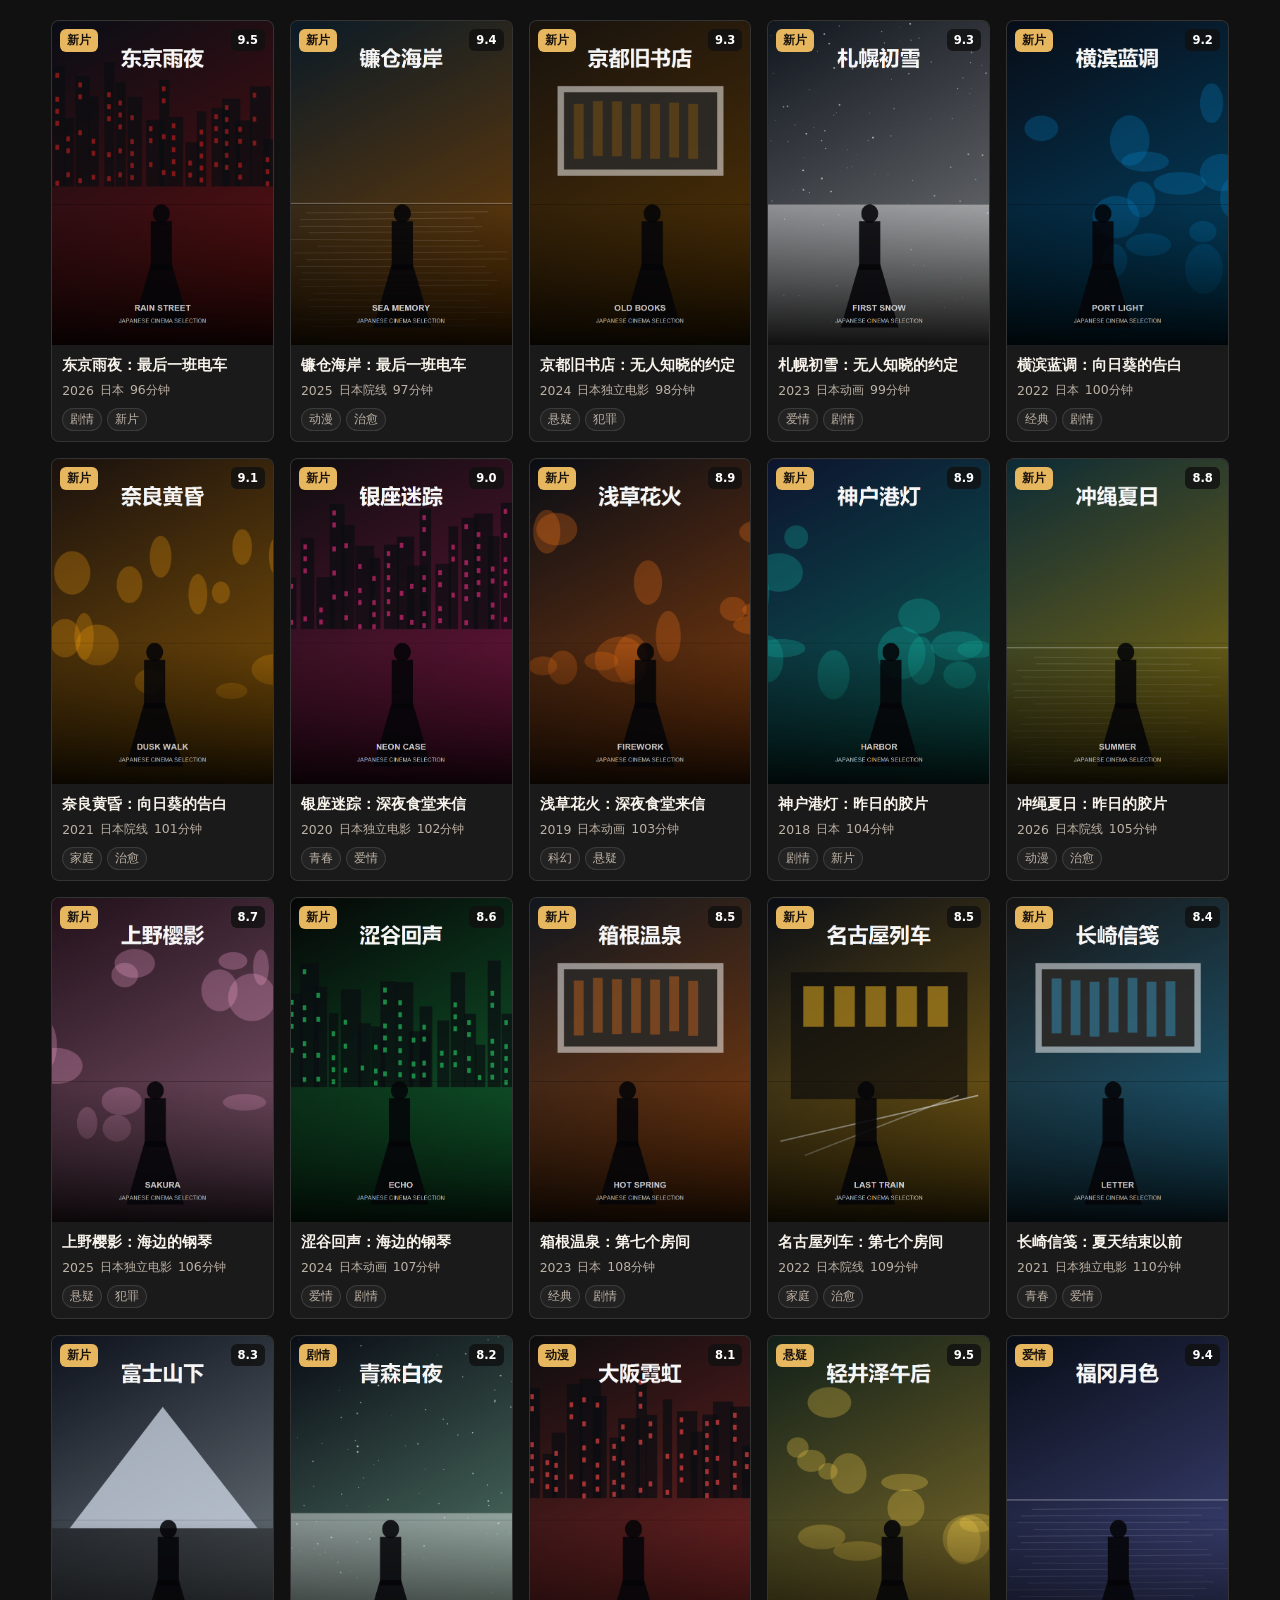
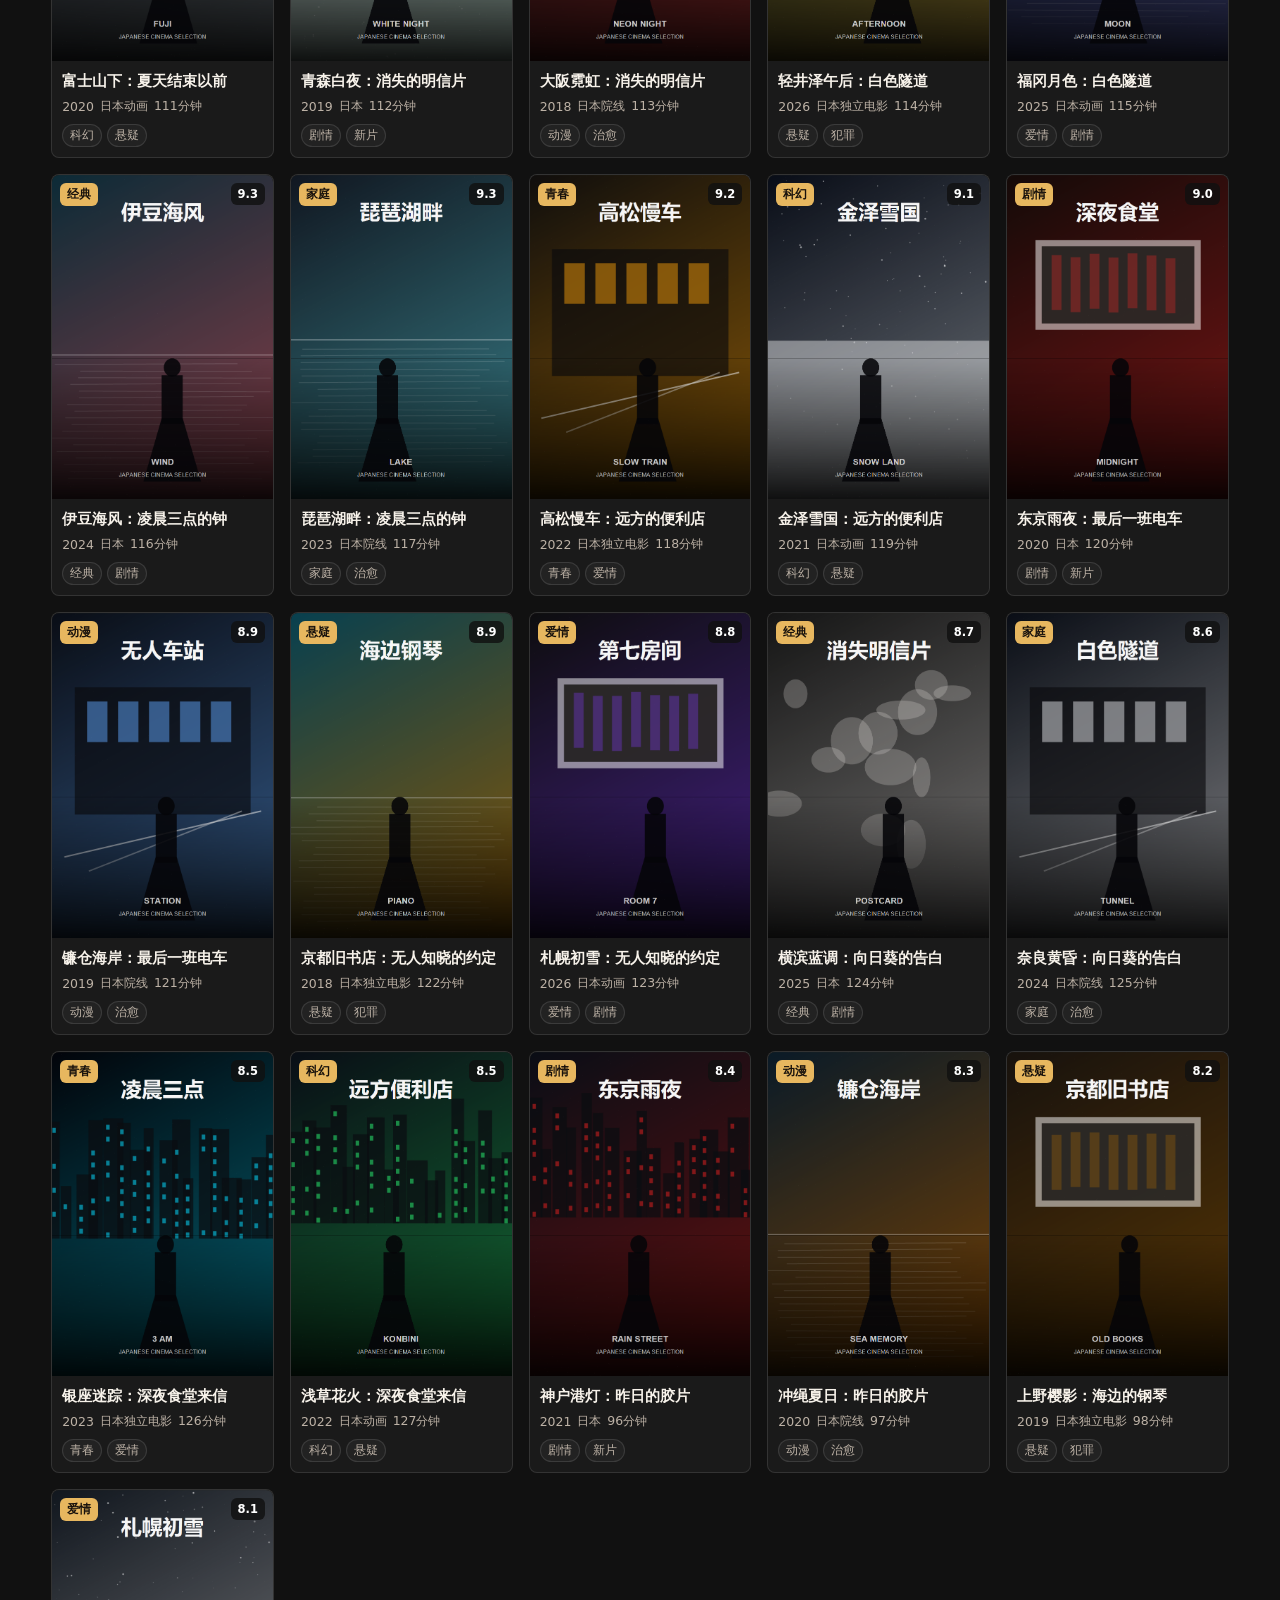
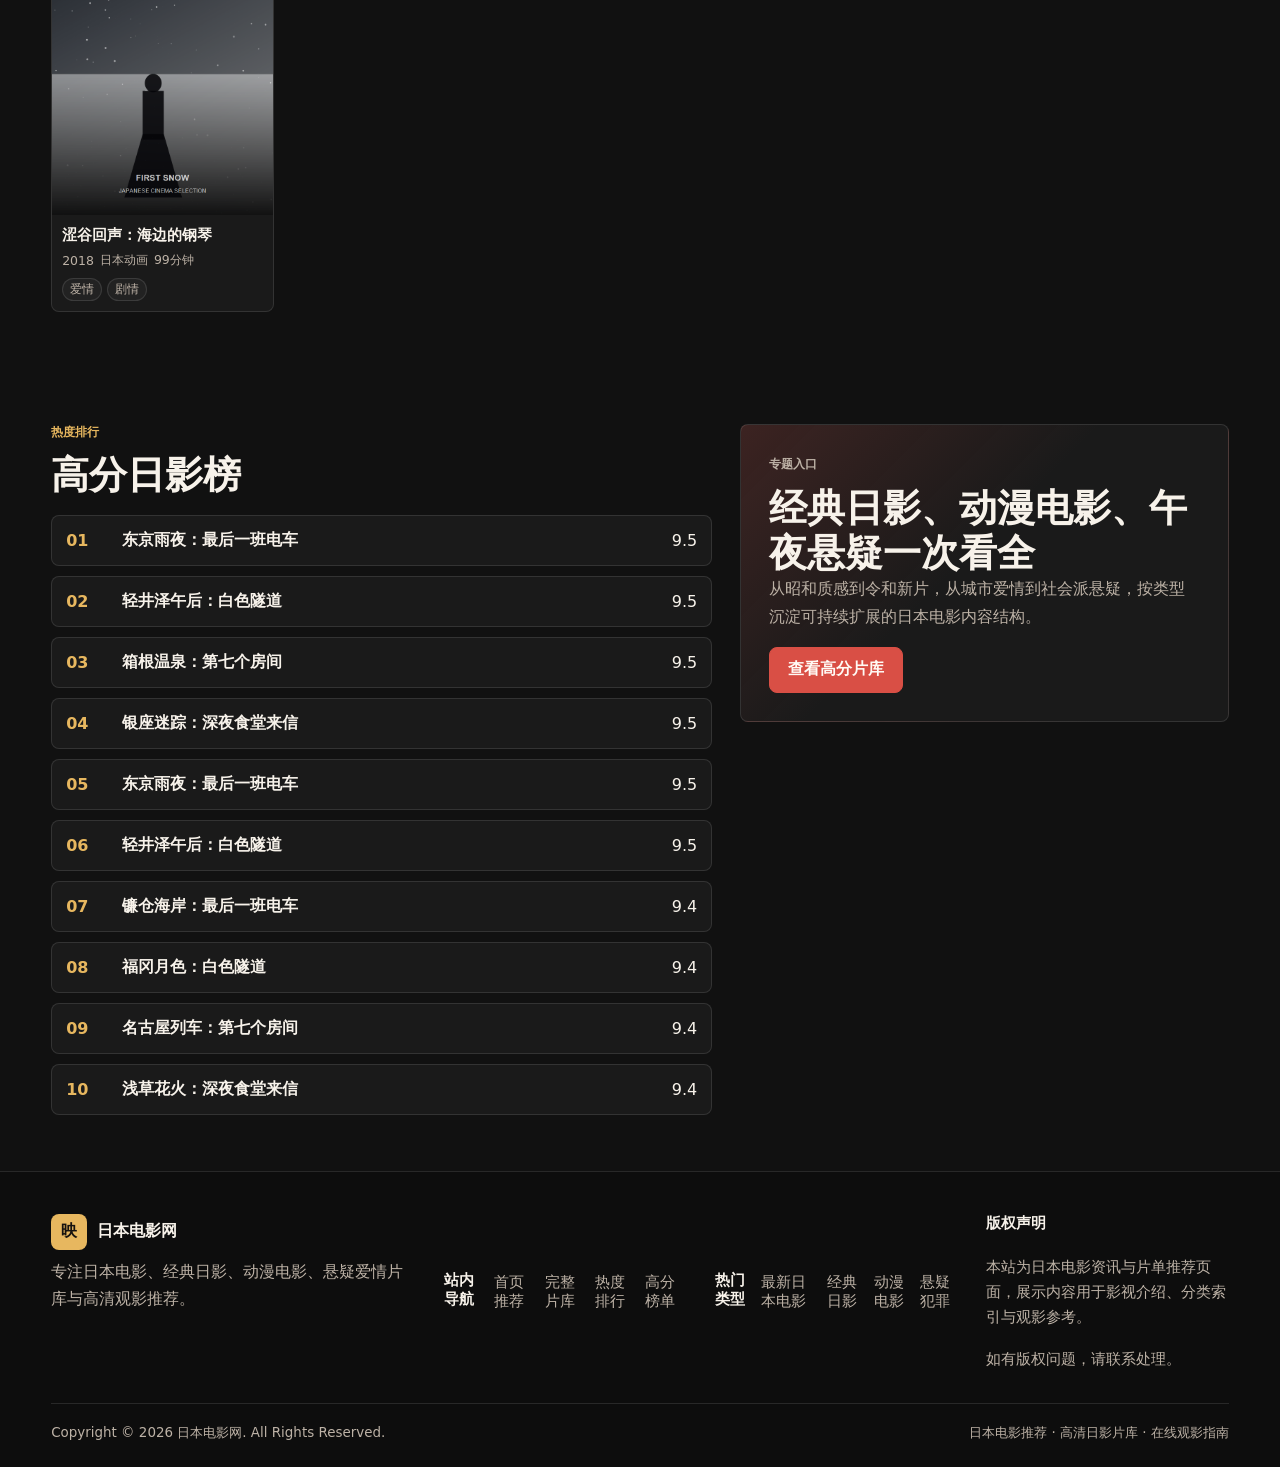
==== commit 860f1c20: "Improve base layout structure" ====
--- a/index.html
+++ b/index.html
@@ -17,17 +17,21 @@
   </head>
   <body data-page="home">
     <header class="site-header">
-      <a class="brand" href="./index.html" aria-label="日本电影网首页">
-        <span class="brand-mark">映</span>
-        <span>日本电影网</span>
-      </a>
-      <nav class="nav-links" aria-label="主导航">
-        <a class="active" href="./index.html">首页</a>
-        <a href="./library.html">片库</a>
-        <a href="./library.html?genre=动漫">动漫电影</a>
-        <a href="./library.html?genre=悬疑">悬疑日影</a>
-        <a href="#rank">日影排行</a>
-      </nav>
+      <div class="header-inner">
+        <a class="brand" href="./index.html" aria-label="日本电影网首页">
+          <span class="brand-mark">映</span>
+          <span>日本电影网</span>
+        </a>
+        <nav class="nav-links" aria-label="主导航">
+          <a class="active" href="./index.html">首页</a>
+          <a href="./library.html">片库</a>
+          <a href="./library.html?genre=新片">最新日本电影</a>
+          <a href="./library.html?genre=动漫">动漫电影</a>
+          <a href="./library.html?genre=悬疑">悬疑日影</a>
+          <a href="#rank">日影排行</a>
+        </nav>
+        <a class="nav-cta" href="./library.html?sort=score">高分片库</a>
+      </div>
     </header>
 
     <main>
@@ -111,10 +115,10 @@
         </div>
         <nav class="footer-column" aria-label="底部导航">
           <strong>站内导航</strong>
-          <a href="./index.html">首页</a>
-          <a href="./library.html">片库大全</a>
-          <a href="./index.html#rank">日影排行</a>
-          <a href="./library.html?sort=score">高分推荐</a>
+          <a href="./index.html">首页推荐</a>
+          <a href="./library.html">完整片库</a>
+          <a href="./index.html#rank">热度排行</a>
+          <a href="./library.html?sort=score">高分榜单</a>
         </nav>
         <nav class="footer-column" aria-label="热门类型">
           <strong>热门类型</strong>
--- a/styles.css
+++ b/styles.css
@@ -46,15 +46,21 @@
   position: sticky;
   top: 0;
   z-index: 20;
-  display: flex;
-  align-items: center;
-  justify-content: space-between;
-  gap: 24px;
   min-height: 72px;
   padding: 0 clamp(16px, 4vw, 56px);
   border-bottom: 1px solid var(--line);
   background: rgba(17, 17, 17, 0.86);
   backdrop-filter: blur(18px);
+}
+
+.header-inner {
+  width: min(1440px, 100%);
+  min-height: 72px;
+  display: grid;
+  grid-template-columns: auto minmax(0, 1fr) auto;
+  align-items: center;
+  gap: 26px;
+  margin: 0 auto;
 }
 
 .brand,
@@ -85,9 +91,10 @@
 }
 
 .nav-links {
-  gap: clamp(12px, 2vw, 28px);
+  justify-content: center;
+  gap: clamp(10px, 1.55vw, 24px);
   color: var(--muted);
-  font-size: 0.94rem;
+  font-size: 0.92rem;
   white-space: nowrap;
   overflow-x: auto;
 }
@@ -101,6 +108,21 @@
 .nav-links a:hover {
   color: var(--text);
   border-color: var(--accent);
+}
+
+.nav-cta {
+  display: inline-flex;
+  align-items: center;
+  justify-content: center;
+  min-height: 38px;
+  padding: 0 14px;
+  border: 1px solid rgba(231, 183, 95, 0.42);
+  border-radius: 8px;
+  color: var(--gold);
+  font-size: 0.88rem;
+  font-weight: 800;
+  white-space: nowrap;
+  background: rgba(231, 183, 95, 0.08);
 }
 
 .hero {
@@ -238,6 +260,8 @@
 
 .section,
 .page-title {
+  width: min(1440px, 100%);
+  margin: 0 auto;
   padding: 56px clamp(16px, 4vw, 56px);
 }
 
@@ -265,12 +289,12 @@
 .feature-grid,
 .movie-grid {
   display: grid;
-  grid-template-columns: repeat(auto-fill, minmax(148px, 1fr));
-  gap: 14px;
+  grid-template-columns: repeat(auto-fill, minmax(188px, 1fr));
+  gap: 16px;
 }
 
 .feature-grid {
-  grid-template-columns: repeat(auto-fill, minmax(172px, 1fr));
+  grid-template-columns: repeat(auto-fill, minmax(212px, 1fr));
 }
 
 .movie-card {
@@ -539,8 +563,10 @@
 }
 
 .footer-grid {
-  display: grid;
-  grid-template-columns: minmax(220px, 1.4fr) repeat(3, minmax(140px, 0.8fr));
+  width: min(1440px, 100%);
+  margin: 0 auto;
+  display: grid;
+  grid-template-columns: minmax(260px, 1.35fr) repeat(3, minmax(170px, 0.9fr));
   gap: 28px;
 }
 
@@ -569,11 +595,14 @@
 }
 
 .footer-bottom {
+  width: min(1440px, 100%);
   display: flex;
   align-items: center;
   justify-content: space-between;
   gap: 16px;
   margin-top: 32px;
+  margin-left: auto;
+  margin-right: auto;
   padding-top: 18px;
   border-top: 1px solid var(--line);
   font-size: 0.84rem;
@@ -589,14 +618,23 @@
 
 @media (max-width: 760px) {
   .site-header {
-    align-items: flex-start;
-    flex-direction: column;
     padding-top: 12px;
     padding-bottom: 0;
   }
 
+  .header-inner {
+    grid-template-columns: 1fr;
+    align-items: flex-start;
+    gap: 8px;
+  }
+
   .nav-links {
+    justify-content: flex-start;
     width: 100%;
+  }
+
+  .nav-cta {
+    margin-bottom: 12px;
   }
 
   .hero {
